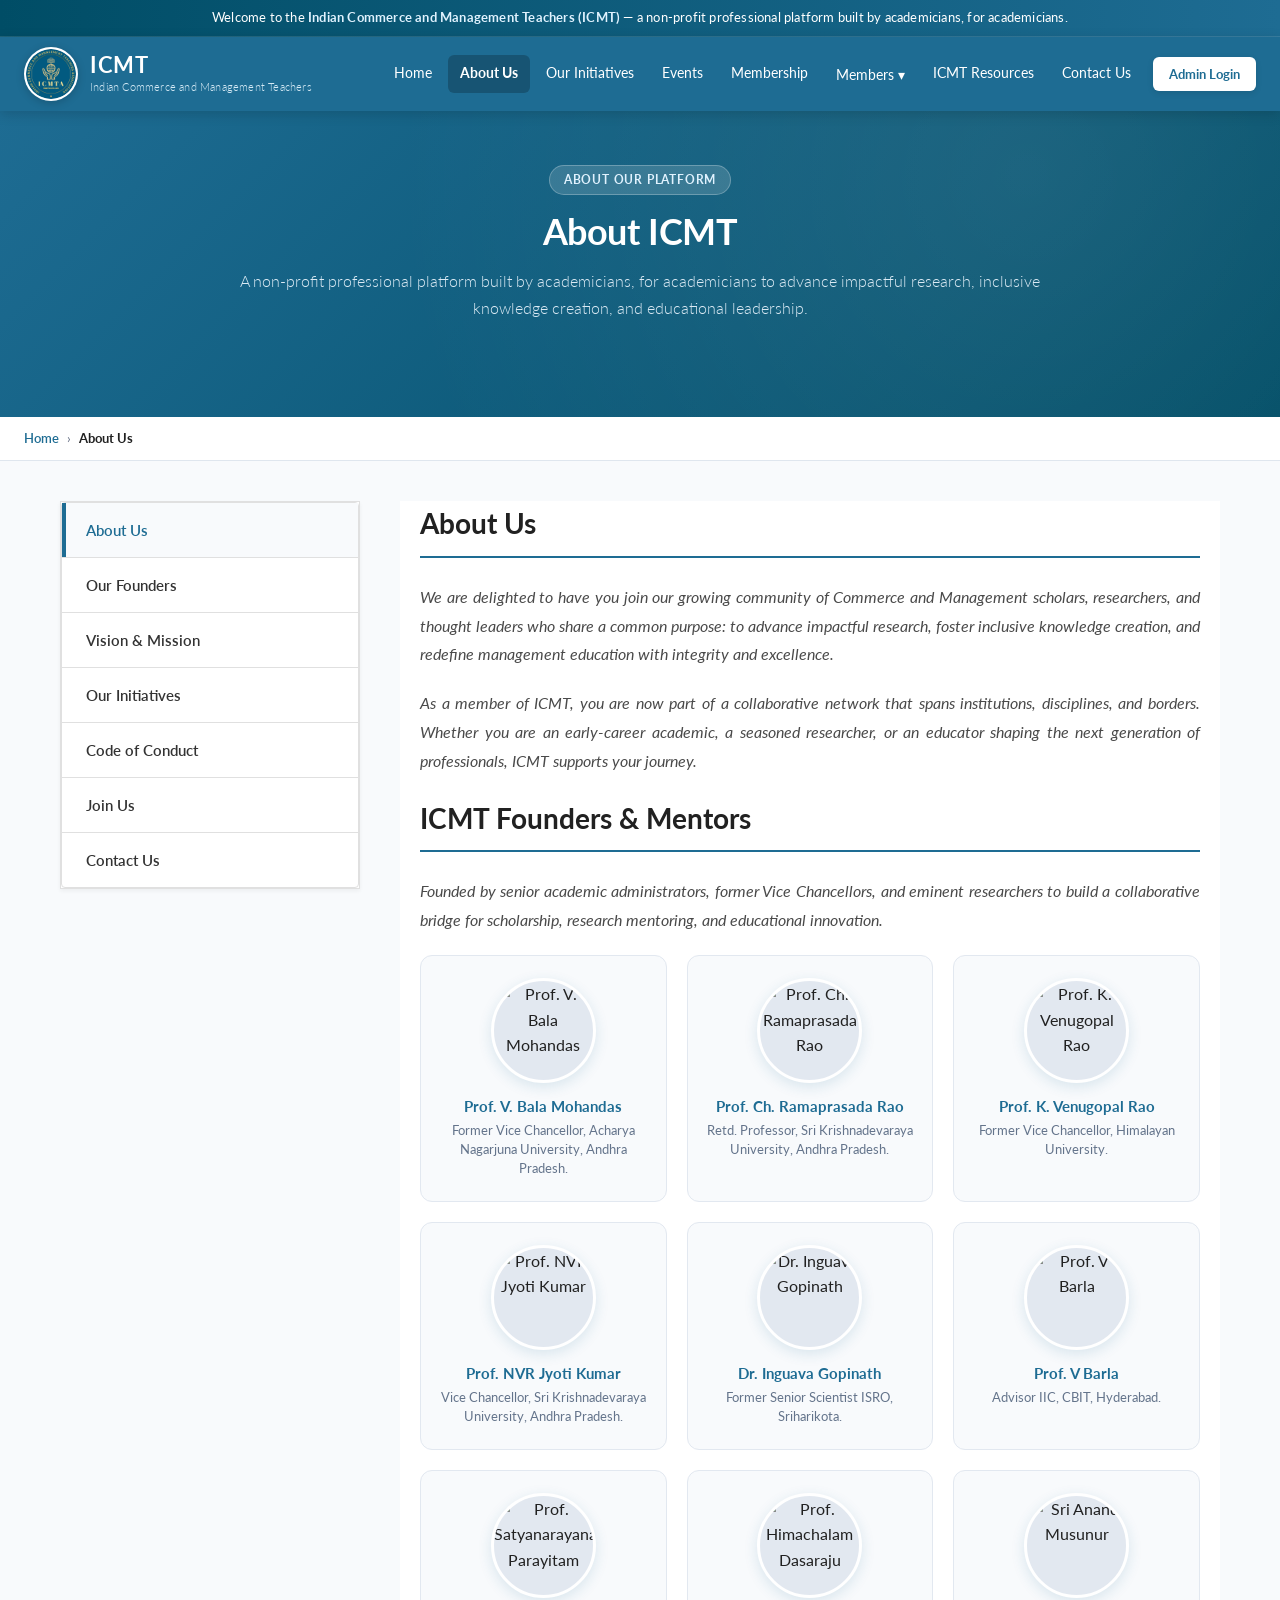
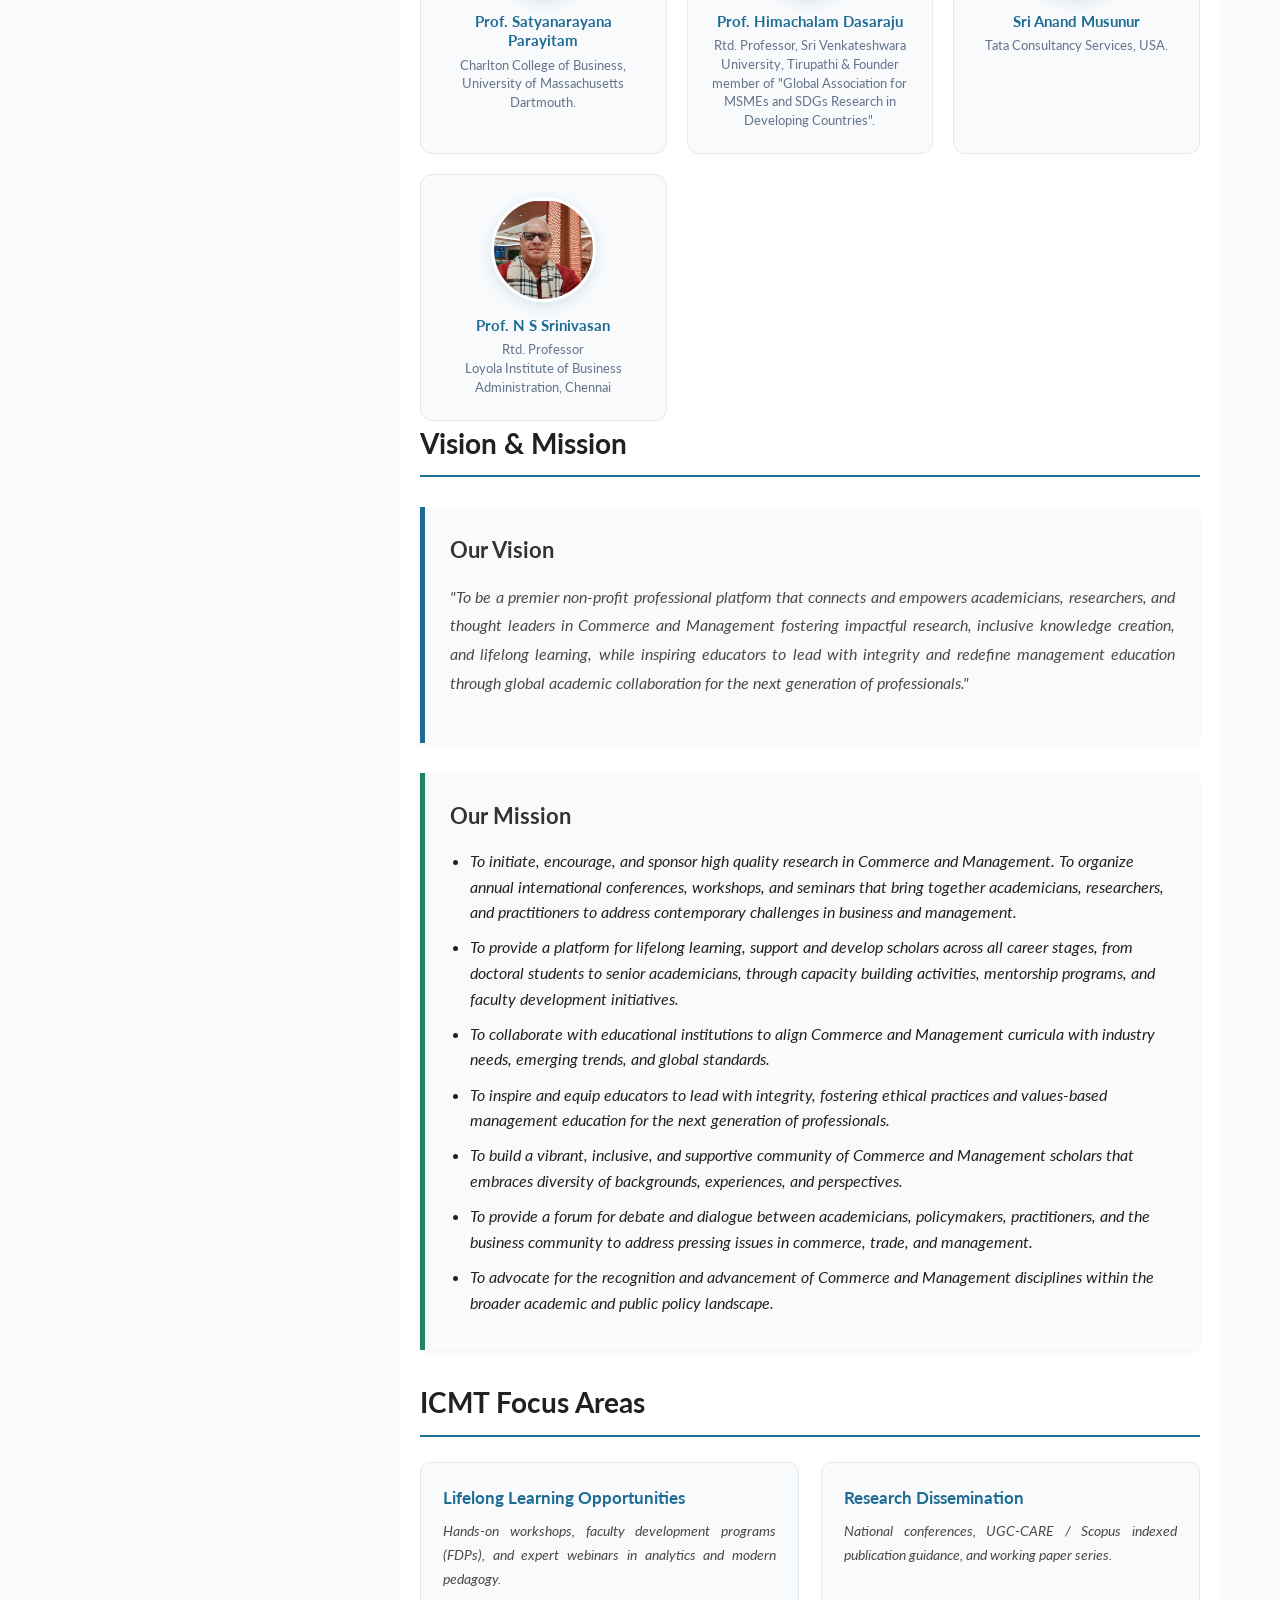
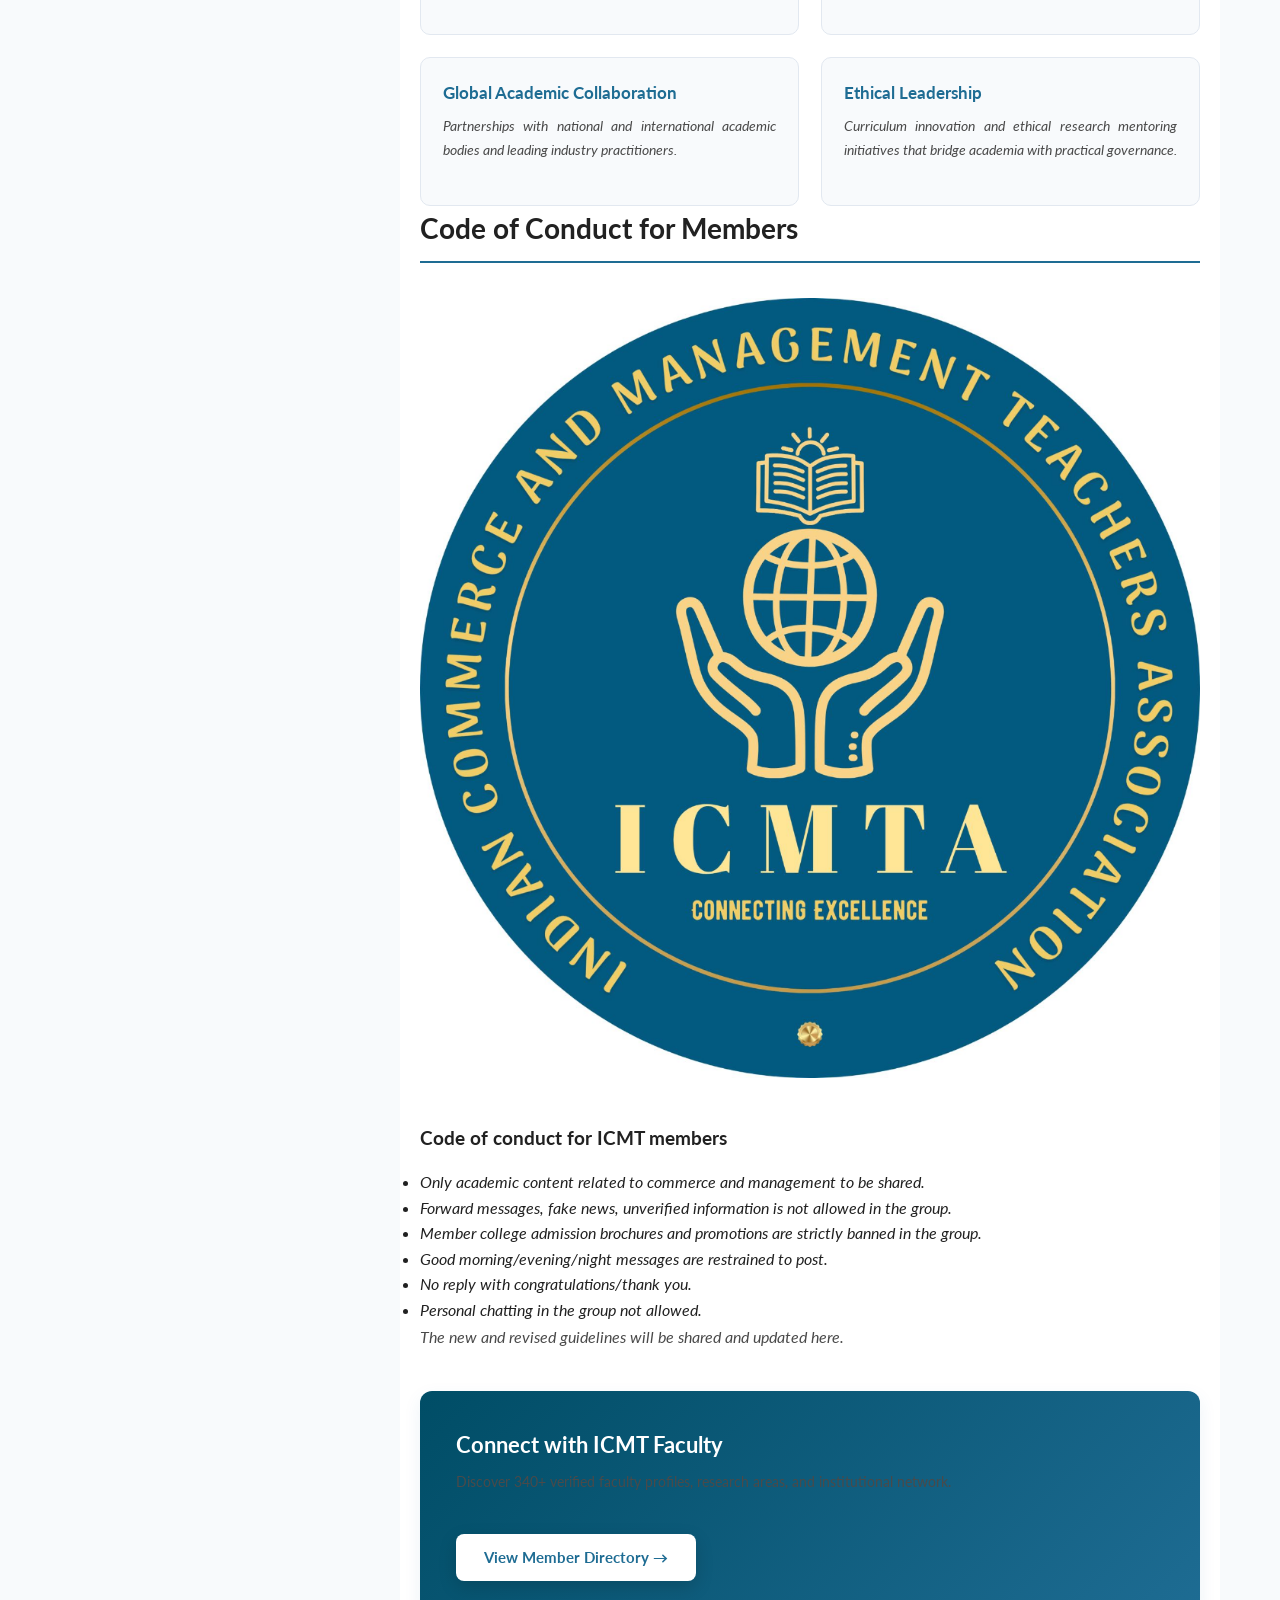
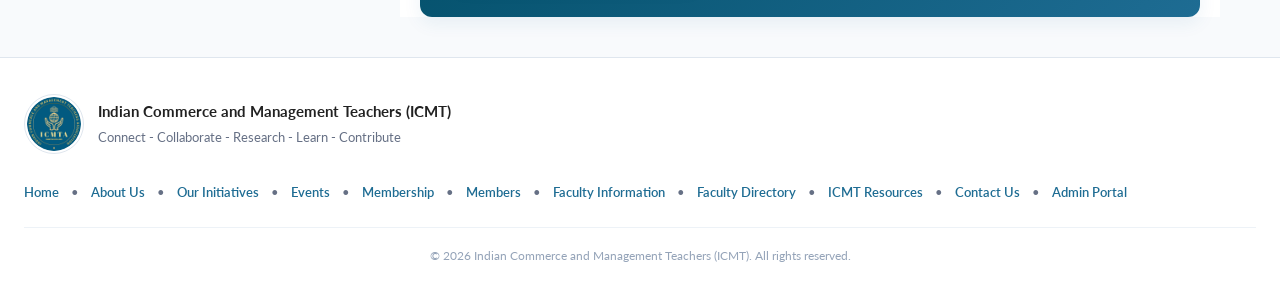
==== about-us.html @ 2b95259f "Update ICMTA logo, add Prof. N S Srinivasan, 3rd Foundation Day banner, and state/country filters" ====
<!doctype html>
<html lang="en">
<head>
<meta charset="utf-8">
<meta name="viewport" content="width=device-width,initial-scale=1">
<title>About Us — ICMT Indian Commerce and Management Teachers</title>
<link rel="preconnect" href="https://fonts.googleapis.com">
<link rel="preconnect" href="https://fonts.gstatic.com" crossorigin>
<link href="https://fonts.googleapis.com/css2?family=Lato:ital,wght@0,300;0,400;0,700;1,300;1,400;1,700&display=swap" rel="stylesheet">
<link rel="stylesheet" href="css/style.css">
<!-- <link rel="icon" href="assets/images/icmt-logo.png" type="image/png"> -->

<style>
  /* AIMA-Style Structural Layout Additions */
  .aima-page-container {
    display: flex;
    flex-wrap: wrap;
    gap: 40px;
    margin: 40px auto;
    max-width: 1200px;
    padding: 0 20px;
  }
  
  /* Left Sidebar Navigation */
  .aima-sidebar {
    flex: 1 1 250px;
    max-width: 300px;
  }
  .aima-sidebar-menu {
    list-style: none;
    padding: 0;
    margin: 0;
    border: 1px solid #e0e0e0;
    border-radius: 4px;
    background: #fff;
  }
  .aima-sidebar-menu li {
    border-bottom: 1px solid #e0e0e0;
  }
  .aima-sidebar-menu li:last-child {
    border-bottom: none;
  }
  .aima-sidebar-menu a {
    display: block;
    padding: 15px 20px;
    color: #333;
    text-decoration: none;
    font-weight: 600;
    font-size: 15px;
    transition: all 0.2s ease-in-out;
    border-left: 4px solid transparent;
  }
  .aima-sidebar-menu a:hover, .aima-sidebar-menu a.active {
    background-color: #f8fafc;
    color: #1e6c93;
    border-left-color: #1e6c93;
  }

  /* Right Main Content Area */
  .aima-content-area {
    flex: 3 1 600px;
    min-width: 0;
    max-width: 100%;
  }
  .aima-content-area h2 {
    color: #212121;
    font-size: 28px;
    border-bottom: 2px solid #1e6c93;
    padding-bottom: 10px;
    margin-bottom: 25px;
    margin-top: 40px;
  }
  .aima-content-area h2:first-child {
    margin-top: 0;
  }
  .aima-content-area p {
    line-height: 1.8;
    color: #4a4a4a;
    margin-bottom: 20px;
  }

  /* Vision & Mission Callout Boxes */
  .aima-highlight-box {
    background: #f8fafc;
    border-left: 5px solid #1e6c93;
    padding: 25px;
    margin: 30px 0;
    border-radius: 0 8px 8px 0;
    box-shadow: 0 2px 4px rgba(0,0,0,0.05);
  }
  .aima-highlight-box.mission {
    border-left-color: #21865b;
  }
  .aima-highlight-box h3 {
    margin-top: 0;
    color: #333;
    font-size: 22px;
    margin-bottom: 15px;
  }
  .aima-highlight-box ul {
    margin: 0 0 0 1.25rem;
    padding: 0;
    list-style: disc;
  }
  .aima-highlight-box ul li {
    margin-bottom: 0.6rem;
    line-height: 1.6;
  }

  /* Founders & Mentors 3-Column Grid */
  .founders-grid {
    display: grid !important;
    grid-template-columns: repeat(3, minmax(0, 1fr)) !important;
    gap: 20px !important;
    margin-top: 20px;
    width: 100%;
    box-sizing: border-box;
  }
  .founder-card {
    background: #f8fafc;
    border: 1px solid #e2e8f0;
    border-radius: 12px;
    padding: 22px 18px;
    transition: var(--transition);
    display: flex;
    flex-direction: column;
    align-items: center;
    text-align: center;
    height: 100%;
    box-sizing: border-box;
  }
  .founder-card:hover {
    background: #ffffff;
    border-color: #b9d2e3;
    transform: translateY(-3px);
    box-shadow: var(--shadow-md);
  }

  @media (max-width: 1024px) {
    .founders-grid {
      grid-template-columns: repeat(2, minmax(0, 1fr)) !important;
    }
  }
  @media (max-width: 768px) {
    .aima-page-container {
      flex-direction: column;
      gap: 24px;
      margin: 20px auto;
      padding: 0 16px;
    }
    .aima-sidebar {
      max-width: 100%;
      width: 100%;
    }
    .aima-content-area {
      width: 100%;
    }
  }
  @media (max-width: 640px) {
    .founders-grid {
      grid-template-columns: 1fr !important;
    }
  }
</style>
</head>
<body>

<div class="site-welcome-banner">
  Welcome to the <b>Indian Commerce and Management Teachers (ICMT)</b> — a non-profit professional platform built by academicians, for academicians.
</div>

<header class="header">
  <div class="header-inner">
    <a href="index.html" class="brand">
      <img src="assets/images/icmt-logo.png" alt="ICMT Logo" class="brand-logo">
      <div class="brand-text">
        <span class="brand-title">ICMT</span>
        <span class="brand-sub">Indian Commerce and Management Teachers</span>
      </div>
    </a>
    <nav class="nav-links">
      <a href="index.html" class="nav-item ">Home</a>
      <a href="about-us.html" class="nav-item active">About Us</a>
      <a href="initiatives.html" class="nav-item ">Our Initiatives</a>
      <a href="events.html" class="nav-item ">Events</a>
      <a href="membership.html" class="nav-item ">Membership</a>
      <div class="nav-dropdown ">
        <a href="members.html" class="nav-item nav-dropdown-toggle">Members ▾</a>
        <div class="nav-dropdown-menu">
          <a href="public-directory.html" class="dropdown-item ">Member Directory</a>
        </div>
      </div>
      <a href="resources.html" class="nav-item ">ICMT Resources</a>
      <a href="contact.html" class="nav-item ">Contact Us</a>
      <a href="admin.html" class="nav-btn-admin">Admin Login</a>
    </nav>
  </div>
</header>

<section class="site-hero">
  <div class="site-hero-inner">
    <span class="hero-badge">About Our Platform</span>
    <h1>About ICMT</h1>
    <p>A non-profit professional platform built by academicians, for academicians to advance impactful research, inclusive knowledge creation, and educational leadership.</p>
  </div>
</section>

<div class="breadcrumb-bar">
  <div class="breadcrumb-inner">
    <a href="index.html">Home</a>
    <span>&rsaquo;</span>
    <span style="color:#212121;font-weight:700">About Us</span>
  </div>
</div>

<main class="aima-page-container">
  
  <!-- Left Sidebar Navigation (AIMA Style) -->
  <aside class="aima-sidebar">
    <ul class="aima-sidebar-menu">
      <li><a href="#welcome" class="active">About Us</a></li>
      <li><a href="#founders">Our Founders</a></li>
      <li><a href="#vision-mission">Vision &amp; Mission</a></li>
      <li><a href="initiatives.html">Our Initiatives</a></li>
      <li><a href="#code-of-conduct">Code of Conduct</a></li>
      <li><a href="membership.html">Join Us</a></li>
      <li><a href="contact.html">Contact Us</a></li>
    </ul>
  </aside>

  <!-- Right Main Content -->
  <article class="aima-content-area">
    
    <section id="welcome">
      <h2>About Us</h2>
      <p><i>
        We are delighted to have you join our growing community of Commerce and Management scholars, researchers, and thought leaders who share a common purpose: to advance impactful research, foster inclusive knowledge creation, and redefine management education with integrity and excellence.
      </i></p>
      <p>
        <i>As a member of ICMT, you are now part of a collaborative network that spans institutions, disciplines, and borders. Whether you are an early-career academic, a seasoned researcher, or an educator shaping the next generation of professionals, ICMT supports your journey.
      </i></p>
    </section>

    <section id="founders">
      <h2>ICMT Founders & Mentors</h2>
      <p><i>
        Founded by senior academic administrators, former Vice Chancellors, and eminent researchers to build a collaborative bridge for scholarship, research mentoring, and educational innovation.
       </i> </p>
      <div class="founders-grid" style="display:grid; grid-template-columns:repeat(3, minmax(0, 1fr)); gap:20px; margin-top:20px;">
        <div class="founder-card">
          <div class="founder-photo-wrap">
            <img src="assets/images/founders/prof-v-bala-mohandas.jpg" alt="Prof. V. Bala Mohandas" class="founder-img">
          </div>
          <b>Prof. V. Bala Mohandas</b>
          <span>Former Vice Chancellor, Acharya Nagarjuna University, Andhra Pradesh.</span>
        </div>
        <div class="founder-card">
          <div class="founder-photo-wrap">
            <img src="assets/images/founders/prof-ch-ramaprasada-rao.jpg" alt="Prof. Ch. Ramaprasada Rao" class="founder-img">
          </div>
          <b>Prof. Ch. Ramaprasada Rao</b>
          <span>Retd. Professor, Sri Krishnadevaraya University, Andhra Pradesh.</span>
        </div>
        <div class="founder-card">
          <div class="founder-photo-wrap">
            <img src="assets/images/founders/prof-k-venugopal-rao.jpg" alt="Prof. K. Venugopal Rao" class="founder-img">
          </div>
          <b>Prof. K. Venugopal Rao</b>
          <span>Former Vice Chancellor, Himalayan University.</span>
        </div>
        <div class="founder-card">
          <div class="founder-photo-wrap">
            <img src="assets/images/founders/prof-nvr-jyoti-kumar.jpg" alt="Prof. NVR Jyoti Kumar" class="founder-img">
          </div>
          <b>Prof. NVR Jyoti Kumar</b>
          <span>Vice Chancellor, Sri Krishnadevaraya University, Andhra Pradesh.</span>
        </div>
        <div class="founder-card">
          <div class="founder-photo-wrap">
            <img src="assets/images/founders/dr-inguava-gopinath.jpg" alt="Dr. Inguava Gopinath" class="founder-img">
          </div>
          <b>Dr. Inguava Gopinath</b>
          <span>Former Senior Scientist ISRO, Sriharikota.</span>
        </div>
        <div class="founder-card">
          <div class="founder-photo-wrap">
            <img src="assets/images/founders/prof-v-barla.jpg" alt="Prof. V Barla" class="founder-img">
          </div>
          <b>Prof. V Barla</b>
          <span>Advisor IIC, CBIT, Hyderabad.</span>
        </div>
        <div class="founder-card">
          <div class="founder-photo-wrap">
            <img src="assets/images/founders/prof-satyanarayana-parayitam.jpg" alt="Prof. Satyanarayana Parayitam" class="founder-img">
          </div>
          <b>Prof. Satyanarayana Parayitam</b>
          <span>Charlton College of Business, University of Massachusetts Dartmouth.</span>
        </div>
        <div class="founder-card">
          <div class="founder-photo-wrap">
            <img src="assets/images/founders/prof-himachalam-dasaraju.jpg" alt="Prof. Himachalam Dasaraju" class="founder-img">
          </div>
          <b>Prof. Himachalam Dasaraju</b>
          <span>Rtd. Professor, Sri Venkateshwara University, Tirupathi & Founder member of "Global Association for MSMEs and SDGs Research in Developing Countries".</span>
        </div>
        <div class="founder-card">
          <div class="founder-photo-wrap">
            <img src="assets/images/founders/sri-anand-musunur.jpg" alt="Sri Anand Musunur" class="founder-img">
          </div>
          <b>Sri Anand Musunur</b>
          <span>Tata Consultancy Services, USA.</span>
        </div>
        <div class="founder-card">
          <div class="founder-photo-wrap">
            <img src="assets/images/founders/prof-n-s-srinivasan.jpg" alt="Prof. N S Srinivasan" class="founder-img">
          </div>
          <b>Prof. N S Srinivasan</b>
          <span>Rtd. Professor<br>Loyola Institute of Business Administration, Chennai</span>
        </div>
      </div>
    </section>

    <section id="vision-mission">
      <h2>Vision & Mission</h2>
      
      <div class="aima-highlight-box">
        <h3>Our Vision</h3>
        <p><i>"To be a premier non-profit professional platform that connects and empowers academicians, researchers, and thought leaders in Commerce and Management fostering impactful research, inclusive knowledge creation, and lifelong learning, while inspiring educators to lead with integrity and redefine management education through global academic collaboration for the next generation of professionals."</i></p>
      </div>

      <div class="aima-highlight-box mission">
        <h3>Our Mission</h3>
        <ul>
          <li><i>To initiate, encourage, and sponsor high quality research in Commerce and Management. To organize annual international conferences, workshops, and seminars that bring together academicians, researchers, and practitioners to address contemporary challenges in business and management.</i></li>
          <li><i>To provide a platform for lifelong learning, support and develop scholars across all career stages, from doctoral students to senior academicians, through capacity building activities, mentorship programs, and faculty development initiatives.</i></li>
          <li><i>To collaborate with educational institutions to align Commerce and Management curricula with industry needs, emerging trends, and global standards.</i></li>
          <li><i>To inspire and equip educators to lead with integrity, fostering ethical practices and values-based management education for the next generation of professionals.</i></li>
          <li><i>To build a vibrant, inclusive, and supportive community of Commerce and Management scholars that embraces diversity of backgrounds, experiences, and perspectives.</i></li>
          <li><i>To provide a forum for debate and dialogue between academicians, policymakers, practitioners, and the business community to address pressing issues in commerce, trade, and management.</i></li>
          <li><i>To advocate for the recognition and advancement of Commerce and Management disciplines within the broader academic and public policy landscape.</i></li>
        </ul>
      </div>
    </section>

    <section id="opportunities">
      <h2>ICMT Focus Areas</h2>
      <div class="grid-2" style="margin-top:20px">
        <div class="feature-card">
          <!--div class="icon">📘</div-->
          <h3>Lifelong Learning Opportunities</h3>
          <p><i>Hands-on workshops, faculty development programs (FDPs), and expert webinars in analytics and modern pedagogy.</i></p>
        </div>
        <div class="feature-card">
          <!--div class="icon">📑</div-->
          <h3>Research Dissemination</h3>
          <p><i>National conferences, UGC-CARE / Scopus indexed publication guidance, and working paper series.</i></p>
        </div>
        <div class="feature-card">
          <!--div class="icon">🌍</div-->
          <h3>Global Academic Collaboration</h3>
          <p><i>Partnerships with national and international academic bodies and leading industry practitioners.</i></p>
        </div>
        <div class="feature-card">
          <!--div class="icon">⚖️</div-->
          <h3>Ethical Leadership</h3>
          <p><i>Curriculum innovation and ethical research mentoring initiatives that bridge academia with practical governance.</i></p>
        </div>
      </div>
    </section>

    <section id="code-of-conduct">
      <h2>Code of Conduct for Members</h2>
      <!-- Use local image (docs folder) for code of conduct; fall back to site logo if missing -->
      <img src="assets/images/docs/icmt_code_of_conduct.png" alt="ICMT Code of Conduct" style="max-width:100%; height:auto; margin: 10px 0 20px; border-radius:8px;" onerror="this.onerror=null;this.src='assets/images/icmt-logo.png'">
      <h3 style="margin-top:20px; margin-bottom:15px;">Code of conduct for ICMT members</h3>
      <ul>
        <li><i>Only academic content related to commerce and management to be shared.</i></li>
        <li><i>Forward messages, fake news, unverified information is not allowed in the group.</i></li>
        <li><i>Member college admission brochures and promotions are strictly banned in the group.</i></li>
        <li><i>Good morning/evening/night messages are restrained to post.</i></li>
        <li><i>No reply with congratulations/thank you.</i></li>
        <li><i>Personal chatting in the group not allowed.</i></li>
      </ul>
      <p><i>The new and revised guidelines will be shared and updated here.</i></p>
    </section>

    <div class="banner-cta" style="margin-top: 40px;">
      <div class="banner-cta-text">
        <h3>Connect with ICMT Faculty</h3>
        <p>Discover 340+ verified faculty profiles, research areas, and institutional network.</p>
      </div>
      <a href="public-directory.html" class="btn-cta">
        <span>View Member Directory &rarr;</span>
      </a>
    </div>

  </article>
</main>

<footer class="footer">
  <div class="footer-inner">
    <div class="footer-brand">
      <img src="assets/images/icmt-logo.png" alt="ICMT Logo" class="footer-logo">
      <div>
        <b>Indian Commerce and Management Teachers (ICMT)</b>
        <p>Connect - Collaborate - Research - Learn - Contribute</p>
      </div>
    </div>
    <div class="footer-links">
      <a href="index.html">Home</a> &bull;
      <a href="about-us.html">About Us</a> &bull;
      <a href="initiatives.html">Our Initiatives</a> &bull;
      <a href="events.html">Events</a> &bull;
      <a href="membership.html">Membership</a> &bull;
      <a href="members.html">Members</a> &bull;
      <a href="faculty.html">Faculty Information</a> &bull;
      <a href="public-directory.html">Faculty Directory</a> &bull;
      <a href="resources.html">ICMT Resources</a> &bull;
      <a href="contact.html">Contact Us</a> &bull;
      <a href="admin.html">Admin Portal</a>
    </div>
  </div>
  <div class="footer-bottom">
    &copy; 2026 Indian Commerce and Management Teachers (ICMT). All rights reserved.
  </div>
</footer>
</body>
</html>
---- css/style.css ----
@import url('https://fonts.googleapis.com/css2?family=Lato:ital,wght@0,300;0,400;0,700;1,300;1,400;1,700&display=swap');

:root{
  --navy:#1e6c93;
  --navy-dark:#004d66;
  --blue:#1e6c93;
  --blue-hover:#005a7d;
  --blue-light:#eaf5fb;
  --blue2:#eaf5fb;
  --teal-accent:#38bdf8;
  --green:#21865b;
  --red:#c74646;
  --bg:#f8fafc;
  --card-bg:#ffffff;
  --line:#dfe6ee;
  --border-light:#e2e8f0;
  --text:#212121;
  --text-muted:#64748b;
  --muted:#667085;
  --white:#ffffff;
  --shadow-sm:0 2px 8px rgba(0,0,0,0.06);
  --shadow-md:0 6px 18px rgba(30,108,147,0.08);
  --shadow-lg:0 12px 32px rgba(30,108,147,0.12);
  --transition:all .2s cubic-bezier(0.4,0,0.2,1);
}

*{box-sizing:border-box;margin:0;padding:0}
html{scroll-behavior:smooth}
body{
  font-family:'Lato',-apple-system,BlinkMacSystemFont,"Segoe UI",Roboto,Arial,sans-serif;
  background:var(--bg);
  color:var(--text);
  line-height:1.6;
  min-height:100vh;
  display:flex;
  flex-direction:column;
  overflow-x:hidden;
}
a{text-decoration:none;color:inherit;transition:var(--transition)}
button,input,select,textarea{font:inherit}
button{cursor:pointer}
.hidden{display:none!important}

/* ==================================================
   1. SITE TOPBAR, HEADER & NAVIGATION
   ================================================== */
.site-welcome-banner{
  background:linear-gradient(90deg,#004d66 0%,#1e6c93 100%);
  color:#ffffff;
  padding:8px 24px;
  font-size:12.5px;
  text-align:center;
  font-weight:400;
  letter-spacing:0.2px;
  border-bottom:1px solid rgba(255,255,255,0.12);
}
.site-welcome-banner b{
  font-weight:700;
  color:#e0f2fe;
}

.header{
  background:var(--navy);
  color:#fff;
  padding:10px 24px;
  position:sticky;
  top:0;
  z-index:100;
  box-shadow:0 3px 12px rgba(0,0,0,0.15);
  transition:var(--transition);
}
.header-inner{
  max-width:1280px;
  margin:0 auto;
  display:flex;
  justify-content:space-between;
  align-items:center;
  gap:16px;
}
.brand{
  display:flex;
  align-items:center;
  gap:12px;
  text-decoration:none;
  color:#fff;
  flex-shrink:0;
}
.brand-logo{
  height:54px;
  width:54px;
  aspect-ratio:1/1;
  object-fit:contain;
  border-radius:50%;
  background:#ffffff;
  padding:2px;
  box-shadow:0 2px 8px rgba(0,0,0,0.18);
  flex-shrink:0;
  transition:transform .2s ease;
}
.brand:hover .brand-logo{
  transform:scale(1.05);
}
.brand-text{
  display:flex;
  flex-direction:column;
}
.brand-title{
  font-size:22px;
  font-weight:700;
  letter-spacing:0.5px;
  line-height:1.2;
  color:#ffffff;
}
.brand-sub{
  font-size:11px;
  color:#d5eaf5;
  font-weight:300;
  letter-spacing:0.2px;
}
.nav-links{
  display:flex;
  align-items:center;
  gap:4px;
  flex-wrap:wrap;
}
.nav-item{
  padding:8px 12px;
  border-radius:6px;
  font-size:13.5px;
  font-weight:400;
  color:#ffffff;
  text-decoration:none;
  transition:var(--transition);
  white-space:nowrap;
  position:relative;
}
.nav-item:hover{
  background:rgba(255,255,255,0.18);
  color:#ffffff;
  transform:translateY(-1px);
}
.nav-item.active{
  background:rgba(0,0,0,0.22);
  font-weight:700;
  color:#ffffff;
}
.nav-dropdown{
  position:relative;
  display:inline-block;
}
.nav-dropdown-menu{
  display:none;
  position:absolute;
  top:100%;
  left:0;
  background:#ffffff;
  min-width:200px;
  box-shadow:0 10px 30px rgba(0,0,0,0.15);
  border-radius:8px;
  padding:6px 0;
  z-index:110;
  border:1px solid #dfe6ee;
  animation:fadeIn .18s ease-out;
}
@keyframes fadeIn{
  from{opacity:0;transform:translateY(4px)}
  to{opacity:1;transform:translateY(0)}
}
.nav-dropdown:hover .nav-dropdown-menu,
.nav-dropdown:focus-within .nav-dropdown-menu{
  display:block;
}
.dropdown-item{
  display:block;
  padding:9px 18px;
  font-size:13px;
  color:#212121;
  text-decoration:none;
  transition:background .15s ease, color .15s ease;
}
.dropdown-item:hover{
  background:#eaf5fb;
  color:#1e6c93;
}
.dropdown-item.active{
  font-weight:700;
  color:#1e6c93;
  background:#eaf5fb;
}
.nav-dropdown.active > .nav-item{
  background:rgba(0,0,0,0.22);
  font-weight:700;
  color:#ffffff;
}
.nav-btn-admin{
  background:#ffffff;
  color:var(--navy);
  padding:7px 16px;
  border-radius:6px;
  font-size:13px;
  font-weight:700;
  text-decoration:none;
  margin-left:6px;
  transition:var(--transition);
  box-shadow:0 2px 6px rgba(0,0,0,0.1);
}
.nav-btn-admin:hover{
  background:#eaf5fb;
  color:var(--navy-dark);
  transform:translateY(-1px);
  box-shadow:0 4px 12px rgba(0,0,0,0.15);
}

/* Breadcrumbs */
.breadcrumb-bar{
  background:#ffffff;
  border-bottom:1px solid var(--line);
  padding:11px 24px;
  font-size:13px;
  color:var(--muted);
}
.breadcrumb-inner{
  max-width:1280px;
  margin:0 auto;
  display:flex;
  align-items:center;
  gap:8px;
}
.breadcrumb-inner a{
  color:var(--navy);
  font-weight:600;
}
.breadcrumb-inner a:hover{
  text-decoration:underline;
}

/* ==================================================
   2. HERO SECTION WITH CURVED WAVE BACKGROUND
   ================================================== */
.site-hero{
  position:relative;
  background:linear-gradient(135deg,#1e6c93 0%,#004d66 100%);
  color:#ffffff;
  padding:54px 24px 72px;
  text-align:center;
  overflow:hidden;
}
.site-hero::before{
  content:"";
  position:absolute;
  inset:0;
  background:radial-gradient(circle at 80% 20%,rgba(255,255,255,0.08) 0%,transparent 60%);
  pointer-events:none;
}
.site-hero-inner{
  max-width:920px;
  margin:0 auto;
  position:relative;
  z-index:2;
}
.hero-badge{
  display:inline-block;
  background:rgba(255,255,255,0.15);
  border:1px solid rgba(255,255,255,0.25);
  padding:5px 14px;
  border-radius:20px;
  font-size:11.5px;
  font-weight:700;
  text-transform:uppercase;
  letter-spacing:0.8px;
  margin-bottom:14px;
  color:#e0f2fe;
}
.site-hero h1{
  font-size:36px;
  font-weight:700;
  line-height:1.25;
  margin-bottom:14px;
  letter-spacing:-0.4px;
}
.site-hero p{
  font-size:16px;
  color:#dbeaf4;
  line-height:1.65;
  font-weight:300;
  max-width:800px;
  margin:0 auto 24px;
}
.hero-actions{
  display:flex;
  justify-content:center;
  gap:12px;
  flex-wrap:wrap;
}
.hero-cta-primary{
  background:#ffffff;
  color:var(--navy);
  padding:12px 26px;
  border-radius:8px;
  font-size:14.5px;
  font-weight:700;
  display:inline-flex;
  align-items:center;
  gap:8px;
  box-shadow:0 6px 20px rgba(0,0,0,0.18);
  transition:var(--transition);
}
.hero-cta-primary:hover{
  background:#f0f7fc;
  color:var(--navy-dark);
  transform:translateY(-2px);
  box-shadow:0 8px 24px rgba(0,0,0,0.22);
}
.hero-cta-secondary{
  background:rgba(255,255,255,0.12);
  color:#ffffff;
  border:1px solid rgba(255,255,255,0.3);
  padding:12px 24px;
  border-radius:8px;
  font-size:14.5px;
  font-weight:700;
  display:inline-flex;
  align-items:center;
  gap:8px;
  transition:var(--transition);
}
.hero-cta-secondary:hover{
  background:rgba(255,255,255,0.22);
  transform:translateY(-2px);
}

.hero-wave{
  position:absolute;
  bottom:0;
  left:0;
  width:100%;
  overflow:hidden;
  line-height:0;
  transform:translateZ(0);
}
.hero-wave svg{
  position:relative;
  display:block;
  width:calc(100% + 1.3px);
  height:44px;
}

/* ==================================================
   3. MAIN CONTENT, CARDS & GRIDS
   ================================================== */
.container{
  max-width:1160px;
  margin:44px auto 64px;
  padding:0 24px;
  width:100%;
}
.section-block{
  background:var(--card-bg);
  border:1px solid var(--border-light);
  border-radius:12px;
  padding:34px;
  margin-bottom:32px;
  box-shadow:var(--shadow-sm);
  transition:var(--transition);
}
.section-block:hover{
  box-shadow:var(--shadow-md);
}
.section-block h2{
  font-size:23px;
  font-weight:700;
  color:var(--navy);
  margin-bottom:14px;
  display:flex;
  align-items:center;
  gap:10px;
}
.section-block p{
  color:#475569;
  font-size:14.5px;
  line-height:1.75;
  margin-bottom:16px;
}

.grid-2{
  display:grid;
  grid-template-columns:1fr 1fr;
  gap:22px;
}
.grid-3{
  display:grid;
  grid-template-columns:repeat(3,1fr);
  gap:22px;
}
.feature-card{
  background:#f8fafc;
  border:1px solid #e2e8f0;
  border-radius:10px;
  padding:22px;
  transition:var(--transition);
  display:flex;
  flex-direction:column;
  align-items:flex-start;
}
.initiative-logo{
  max-width:100%;
  max-height:100px;
  width:auto;
  height:auto;
  object-fit:contain;
  display:block;
  margin:8px 0 12px;
}
.feature-card:hover{
  border-color:#b9d2e3;
  background:#ffffff;
  transform:translateY(-3px);
  box-shadow:var(--shadow-md);
}
.feature-card .icon{
  font-size:26px;
  margin-bottom:12px;
  display:inline-block;
}
.feature-card h3{
  font-size:16.5px;
  font-weight:700;
  color:var(--navy);
  margin-bottom:8px;
}
.feature-card p{
  font-size:13.5px;
  color:#64748b;
  margin:0;
  line-height:1.6;
}

.founders-grid{
  display:grid;
  grid-template-columns:repeat(3,1fr);
  gap:20px;
  margin-top:20px;
}
.founder-card{
  background:#f8fafc;
  border:1px solid #e2e8f0;
  border-radius:12px;
  padding:22px 18px;
  transition:var(--transition);
  display:flex;
  flex-direction:column;
  align-items:center;
  text-align:center;
}
.founder-card:hover{
  background:#ffffff;
  border-color:#b9d2e3;
  transform:translateY(-3px);
  box-shadow:var(--shadow-md);
}
.founder-photo-wrap{
  width:105px;
  height:105px;
  border-radius:50%;
  overflow:hidden;
  margin-bottom:14px;
  border:3px solid #ffffff;
  box-shadow:0 4px 14px rgba(30,108,147,0.14);
  background:#e2e8f0;
  flex-shrink:0;
}
.founder-img{
  width:100%;
  height:100%;
  object-fit:cover;
  display:block;
}
.founder-card b{
  display:block;
  color:#1e6c93;
  font-size:15px;
  font-weight:700;
  margin-bottom:6px;
  line-height:1.3;
}
.founder-card span{
  color:#64748b;
  font-size:12.5px;
  line-height:1.5;
  display:block;
}

.banner-cta{
  background:linear-gradient(135deg,#004d66 0%,#1e6c93 100%);
  color:#fff;
  border-radius:12px;
  padding:36px;
  display:flex;
  justify-content:space-between;
  align-items:center;
  flex-wrap:wrap;
  gap:20px;
  box-shadow:var(--shadow-md);
  margin-top:32px;
}
.banner-cta-text h3{
  font-size:22px;
  font-weight:700;
  margin-bottom:6px;
}
.banner-cta-text p{
  font-size:14px;
  color:#d5eaf5;
  margin:0;
}
.btn-cta{
  background:#fff;
  color:var(--navy);
  padding:12px 28px;
  border-radius:8px;
  font-size:14.5px;
  font-weight:700;
  display:inline-flex;
  align-items:center;
  gap:8px;
  box-shadow:0 6px 18px rgba(0,0,0,0.15);
  transition:var(--transition);
  white-space:nowrap;
}
.btn-cta:hover{
  background:#f0f7fc;
  transform:translateY(-2px);
  color:var(--navy-dark);
  box-shadow:0 8px 24px rgba(0,0,0,0.22);
}

/* ==================================================
   4. UNIFIED FOOTER
   ================================================== */
.footer{
  background:#ffffff;
  border-top:1px solid var(--line);
  padding:36px 24px 24px;
  font-size:13px;
  color:var(--muted);
  margin-top:auto;
}
.footer-inner{
  max-width:1280px;
  margin:0 auto;
  display:flex;
  justify-content:space-between;
  align-items:flex-start;
  flex-wrap:wrap;
  gap:28px;
}
.footer-brand{
  display:flex;
  align-items:center;
  gap:14px;
}
.footer-logo{
  height:60px;
  width:60px;
  aspect-ratio:1/1;
  object-fit:contain;
  border-radius:50%;
  background:#ffffff;
  padding:2px;
  border:1px solid #dfe6ee;
  flex-shrink:0;
}
.footer-brand b{
  font-size:14.5px;
  color:#212121;
  display:block;
  margin-bottom:4px;
}
.footer-brand p{
  font-size:12.5px;
  color:#667085;
  max-width:480px;
  margin:0;
}
.footer-links{
  display:flex;
  flex-wrap:wrap;
  gap:12px;
  align-items:center;
  font-size:13px;
}
.footer-links a{
  color:#1e6c93;
  font-weight:600;
  transition:var(--transition);
}
.footer-links a:hover{
  text-decoration:underline;
  color:#004d66;
}
.footer-bottom{
  max-width:1280px;
  margin:24px auto 0;
  padding-top:18px;
  border-top:1px solid #edf2f7;
  text-align:center;
  font-size:12px;
  color:#94a3b8;
}

/* ==================================================
   5. ADMIN & MANAGEMENT STYLES
   ================================================== */
.login{min-height:100vh;display:flex;align-items:center;justify-content:center;background:linear-gradient(135deg,#eaf4fb,#f8fafc)}
.loginbox{width:430px;background:#fff;border:1px solid var(--line);border-radius:16px;padding:34px;box-shadow:0 18px 50px rgba(13,53,84,0.1)}
.subtitle{color:var(--muted);font-size:13px;margin-top:5px}
label{font-size:13px;font-weight:700;color:#475467;display:block;margin:12px 0 6px}
input,select,textarea{width:100%;padding:10px 12px;border:1px solid #cbd5df;border-radius:8px;background:#fff;color:var(--text);outline:none;transition:border-color .15s ease}
input:focus,select:focus,textarea:focus{border-color:var(--blue);box-shadow:0 0 0 3px rgba(18,107,155,0.12)}
textarea{min-height:82px;resize:vertical}
.btn{border:0;border-radius:8px;padding:9px 15px;font-weight:600;font-size:13px;transition:all .15s ease;display:inline-flex;align-items:center;justify-content:center;gap:6px}
.btn:hover{transform:translateY(-1px)}
.primary{background:var(--blue);color:#fff}
.primary:hover{background:var(--blue-hover);box-shadow:0 4px 12px rgba(18,107,155,0.25)}
.secondary{background:#eaf0f5;color:#344054}
.secondary:hover{background:#dbe5ed}
.success{background:var(--green);color:#fff}
.danger{background:#fff0f0;color:#a83232}
.full{width:100%}
.sidebar{position:fixed;inset:0 auto 0 0;width:248px;background:var(--navy);color:#dbeaf4;padding:23px 14px;z-index:5;box-shadow:2px 0 10px rgba(0,0,0,0.05)}
.sidebrand{font-size:19px;font-weight:800;color:#fff;padding:0 10px;letter-spacing:-0.3px}
.sidebrand span{display:block;font-size:11px;font-weight:400;color:#a9c4d6;margin-top:4px}
.nav{margin-top:27px}
.nav button{display:block;width:100%;border:0;background:transparent;color:#dbeaf4;text-align:left;padding:11px 13px;border-radius:8px;margin:3px 0;font-weight:600;font-size:13px;transition:all .15s ease}
.nav button.active,.nav button:hover{background:#1c5b82;color:#fff}
.logout{position:absolute;bottom:20px;left:14px;width:calc(100% - 28px)}
.main{margin-left:248px;padding:28px 34px}
.top{display:flex;justify-content:space-between;align-items:center;margin-bottom:23px}
.top h1{margin:0;font-size:26px;font-weight:800;color:var(--navy);letter-spacing:-0.4px}
.top p{margin:4px 0 0;color:var(--muted);font-size:13px}
.role{background:#fff;border:1px solid var(--line);border-radius:8px;padding:8px 14px;font-size:12px;font-weight:700;color:var(--navy)}
.page{display:none}
.page.active{display:block}
.cards{display:grid;grid-template-columns:repeat(4,1fr);gap:15px;margin-bottom:19px}
.card,.panel{background:#fff;border:1px solid var(--line);border-radius:12px;box-shadow:0 4px 14px rgba(13,53,84,0.04)}
.card{padding:18px}
.label{font-size:12px;font-weight:700;text-transform:uppercase;color:var(--muted);letter-spacing:0.3px}
.metric{font-size:28px;font-weight:800;color:var(--navy);margin-top:6px}
.panel{padding:22px;margin-bottom:19px}
.panel h2{font-size:18px;font-weight:800;color:var(--navy);margin:0 0 16px}
.grid2{display:grid;grid-template-columns:1fr 1fr;gap:19px}
.bar{height:10px;background:#e7edf2;border-radius:9px;overflow:hidden;margin:7px 0 14px}
.bar span{display:block;height:100%;background:var(--blue)}
.toolbar{display:grid;grid-template-columns:1.6fr repeat(4,auto);gap:8px;margin-bottom:16px}
.toolbar input{min-width:230px}
.table{width:100%;border-collapse:collapse}
.table th,.table td{padding:12px 14px;border-bottom:1px solid #edf0f4;text-align:left;font-size:13px;vertical-align:middle}
.table th{background:#fafbfc;color:var(--muted);font-weight:700;font-size:12px;text-transform:uppercase;letter-spacing:0.3px}
.table tr:hover td{background:#f8fbfe}
.avatar{display:inline-flex;width:34px;height:34px;border-radius:50%;background:#e2f0f7;color:#155c7d;align-items:center;justify-content:center;font-weight:800;margin-right:8px;vertical-align:middle}
.thumb{width:42px;height:42px;border-radius:50%;object-fit:cover;vertical-align:middle;border:1px solid #d8e0e8}
.thumb-placeholder{width:42px;height:42px;border-radius:50%;background:#e8eef3;color:#667085;display:inline-flex;align-items:center;justify-content:center;font-size:11px;font-weight:700;text-align:center;vertical-align:middle}
.badge{display:inline-block;padding:4px 10px;border-radius:14px;font-size:11px;font-weight:600;background:#edf5f9;color:#225c78}
.badge.green{background:#eaf7f0;color:#1d754e}
.badge.red{background:#fff0f0;color:#a83232}
.form{display:grid;grid-template-columns:1fr 1fr;gap:15px}.field{display:flex;flex-direction:column}.fullrow,.actions{grid-column:1/-1}.actions{display:flex;justify-content:flex-end;gap:9px}.notice{background:var(--blue2);border-left:4px solid var(--blue);padding:11px 13px;border-radius:6px;color:#35566b;margin-bottom:17px}
.multi{min-height:100px}.help{font-size:11px;color:var(--muted);margin-top:4px}.photo-box{height:130px;border:2px dashed #b9c6d1;border-radius:8px;display:flex;align-items:center;justify-content:center;color:var(--muted);overflow:hidden}.photo-box img{width:100%;height:100%;object-fit:cover}
.profile{display:grid;grid-template-columns:180px 1fr;gap:25px}.photo-large{width:160px;height:195px;border-radius:10px;background:#e8eef3;display:flex;align-items:center;justify-content:center;color:var(--muted);overflow:hidden}.photo-large img{width:100%;height:100%;object-fit:cover}.info-grid{display:grid;grid-template-columns:1fr 1fr;gap:10px}.info{background:#f8fafc;border-radius:8px;padding:11px}.info b{display:block;color:var(--muted);font-size:11px;margin-bottom:4px}.chips{display:flex;gap:6px;flex-wrap:wrap}.chip{background:#eaf3f8;color:#205a77;padding:5px 9px;border-radius:15px;font-size:11px}
.empty{text-align:center;padding:32px;color:var(--muted)}.toast{position:fixed;right:24px;bottom:24px;background:#143e5c;color:#fff;padding:13px 16px;border-radius:9px;box-shadow:0 10px 30px #0002;display:none;z-index:20}
.public{max-width:1060px;margin:auto;padding:28px}.public-top{display:flex;justify-content:space-between;align-items:center;margin-bottom:18px}
.kpi-note{font-size:12px;color:var(--muted);margin-top:8px}

/* ==================================================
   6. AIMA-STYLE STRUCTURAL LAYOUT
   ================================================== */
.aima-page-container {
  display: flex;
  flex-wrap: wrap;
  gap: 30px;
  margin: 40px auto;
  max-width: 1140px;
  padding: 0 20px;
  align-items: flex-start;
}

/* Left Sidebar Navigation */
.aima-sidebar {
  flex: 1 1 250px;
  max-width: 280px;
  background: #ffffff;
  border: 1px solid #e0e0e0;
  box-shadow: 0 2px 4px rgba(0,0,0,0.05);
}
.sidebar-header {
  background-color: #1e6c93; /* ICMT Primary Blue */
  color: #ffffff;
  padding: 15px 20px;
  font-size: 18px;
  font-weight: 700;
  margin: 0;
}
.aima-sidebar-menu {
  list-style: none;
  padding: 0;
  margin: 0;
}
.aima-sidebar-menu li {
  border-bottom: 1px solid #e0e0e0;
}
.aima-sidebar-menu li:last-child {
  border-bottom: none;
}
.aima-sidebar-menu a {
  display: block;
  padding: 12px 20px;
  color: #4a4a4a;
  text-decoration: none;
  font-weight: 600;
  font-size: 15px;
  transition: all 0.2s ease;
  border-left: 4px solid transparent;
}
.aima-sidebar-menu a:hover, .aima-sidebar-menu a.active {
  background-color: #f8fafc; /* ICMT Light Background */
  color: #1e6c93;
  border-left-color: #1e6c93;
}

/* Right Main Content Area */
.aima-content-area {
  flex: 3 1 600px;
  background: #ffffff;
  padding: 0 20px;
}
.aima-content-area h2 {
  color: #212121;
  font-size: 26px;
  border-bottom: 2px solid #1e6c93;
  padding-bottom: 8px;
  margin-bottom: 20px;
  margin-top: 40px;
}
.aima-content-area h2:first-child {
  margin-top: 0;
}
.aima-content-area p {
  line-height: 1.8;
  color: #4a4a4a;
  margin-bottom: 20px;
  text-align: justify;
}

/* Vision & Mission Callout Boxes */
.aima-highlight-box {
  background: #f8fafc;
  border-left: 5px solid #1e6c93;
  padding: 20px;
  margin: 25px 0;
}
.aima-highlight-box.mission {
  border-left-color: #21865b; /* ICMT Green */
}
.aima-highlight-box h3 {
  margin-top: 0;
  color: #212121;
  font-size: 20px;
  margin-bottom: 10px;
}

/* ==================================================
   7. MEDIA QUERIES
   ================================================== */
@media(max-width:1000px){.cards{grid-template-columns:1fr 1fr}.toolbar{grid-template-columns:1fr 1fr}.grid2,.profile,.form{grid-template-columns:1fr}.fullrow,.actions{grid-column:auto}}
@media(max-width:980px){
  .grid-2,.grid-3{grid-template-columns:1fr}
  .founders-grid{grid-template-columns:repeat(2,1fr)}
  .site-hero h1{font-size:28px}
  .banner-cta{flex-direction:column;text-align:center}
}
@media(max-width:640px){
  .founders-grid{grid-template-columns:1fr}
  .header-inner{flex-direction:column;align-items:flex-start}
  .nav-links{width:100%;margin-top:8px}
  .site-hero h1{font-size:24px}
  .footer-inner{flex-direction:column}
}
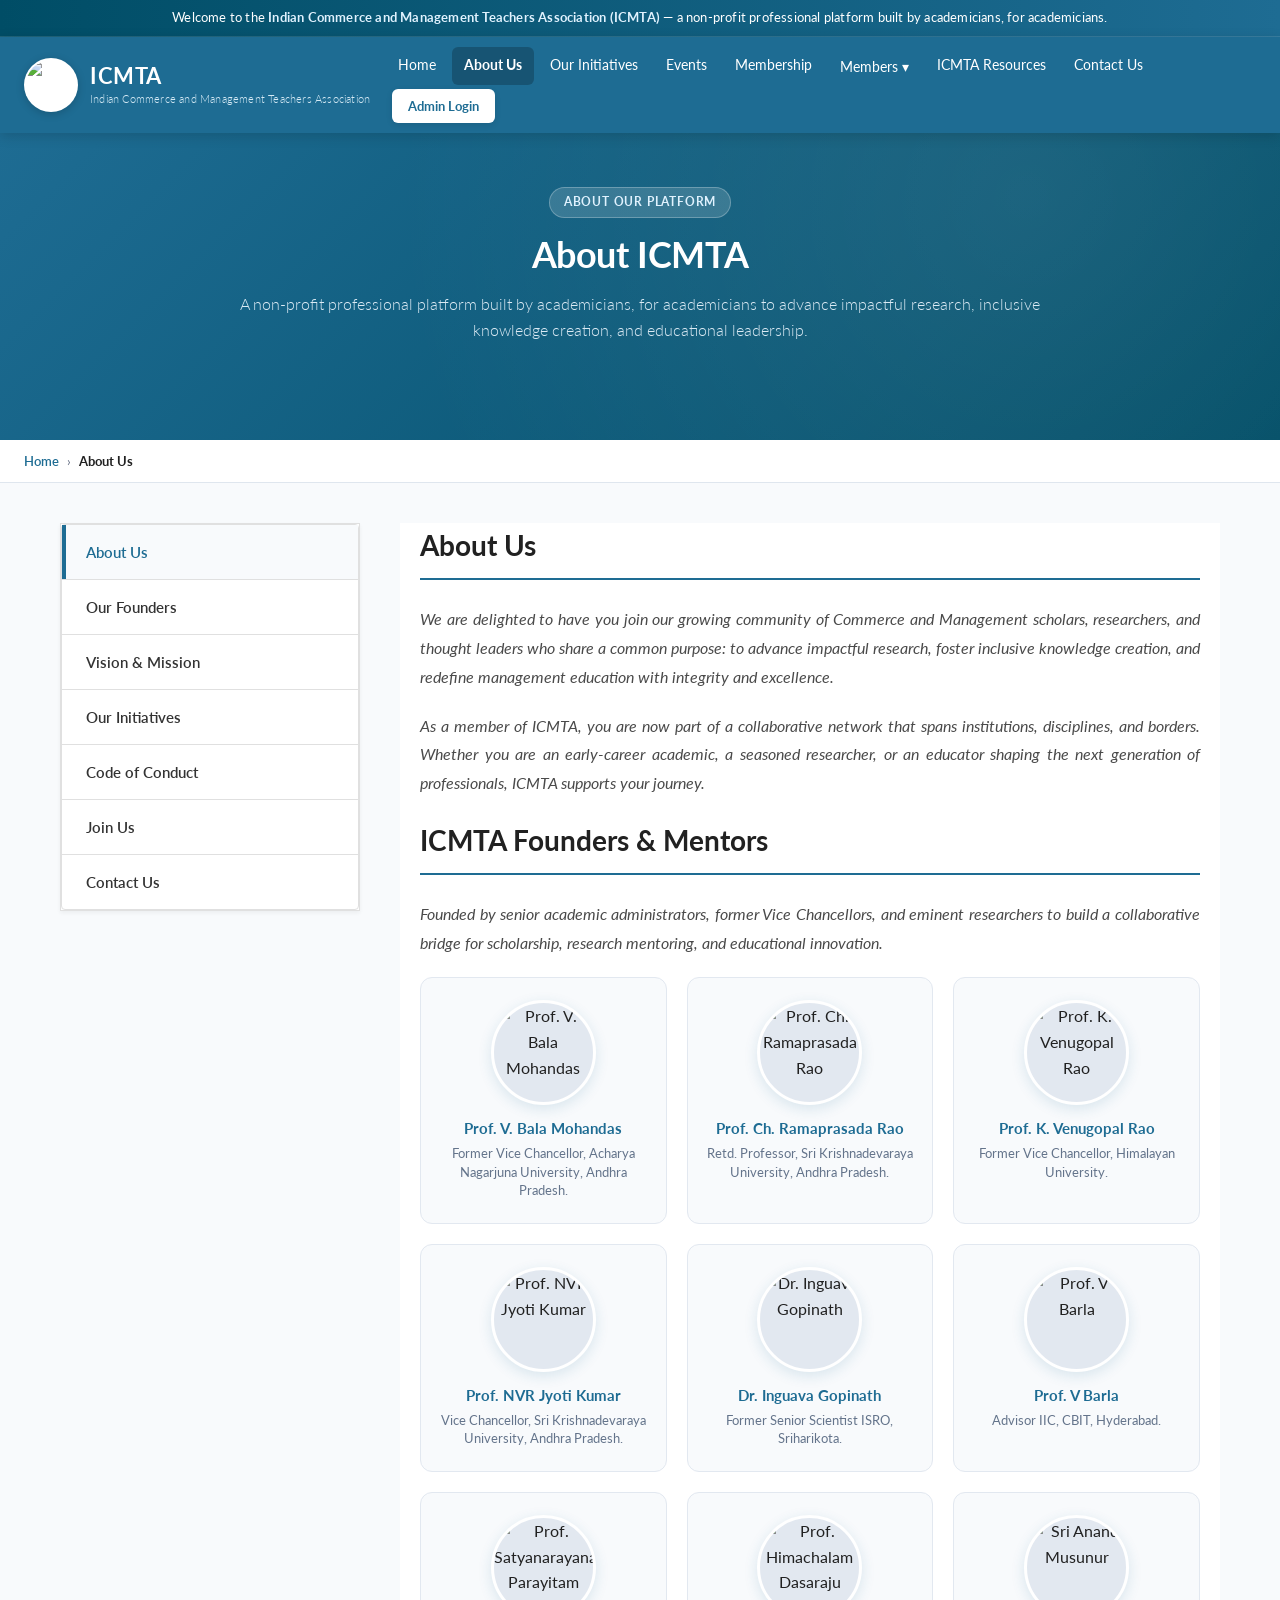
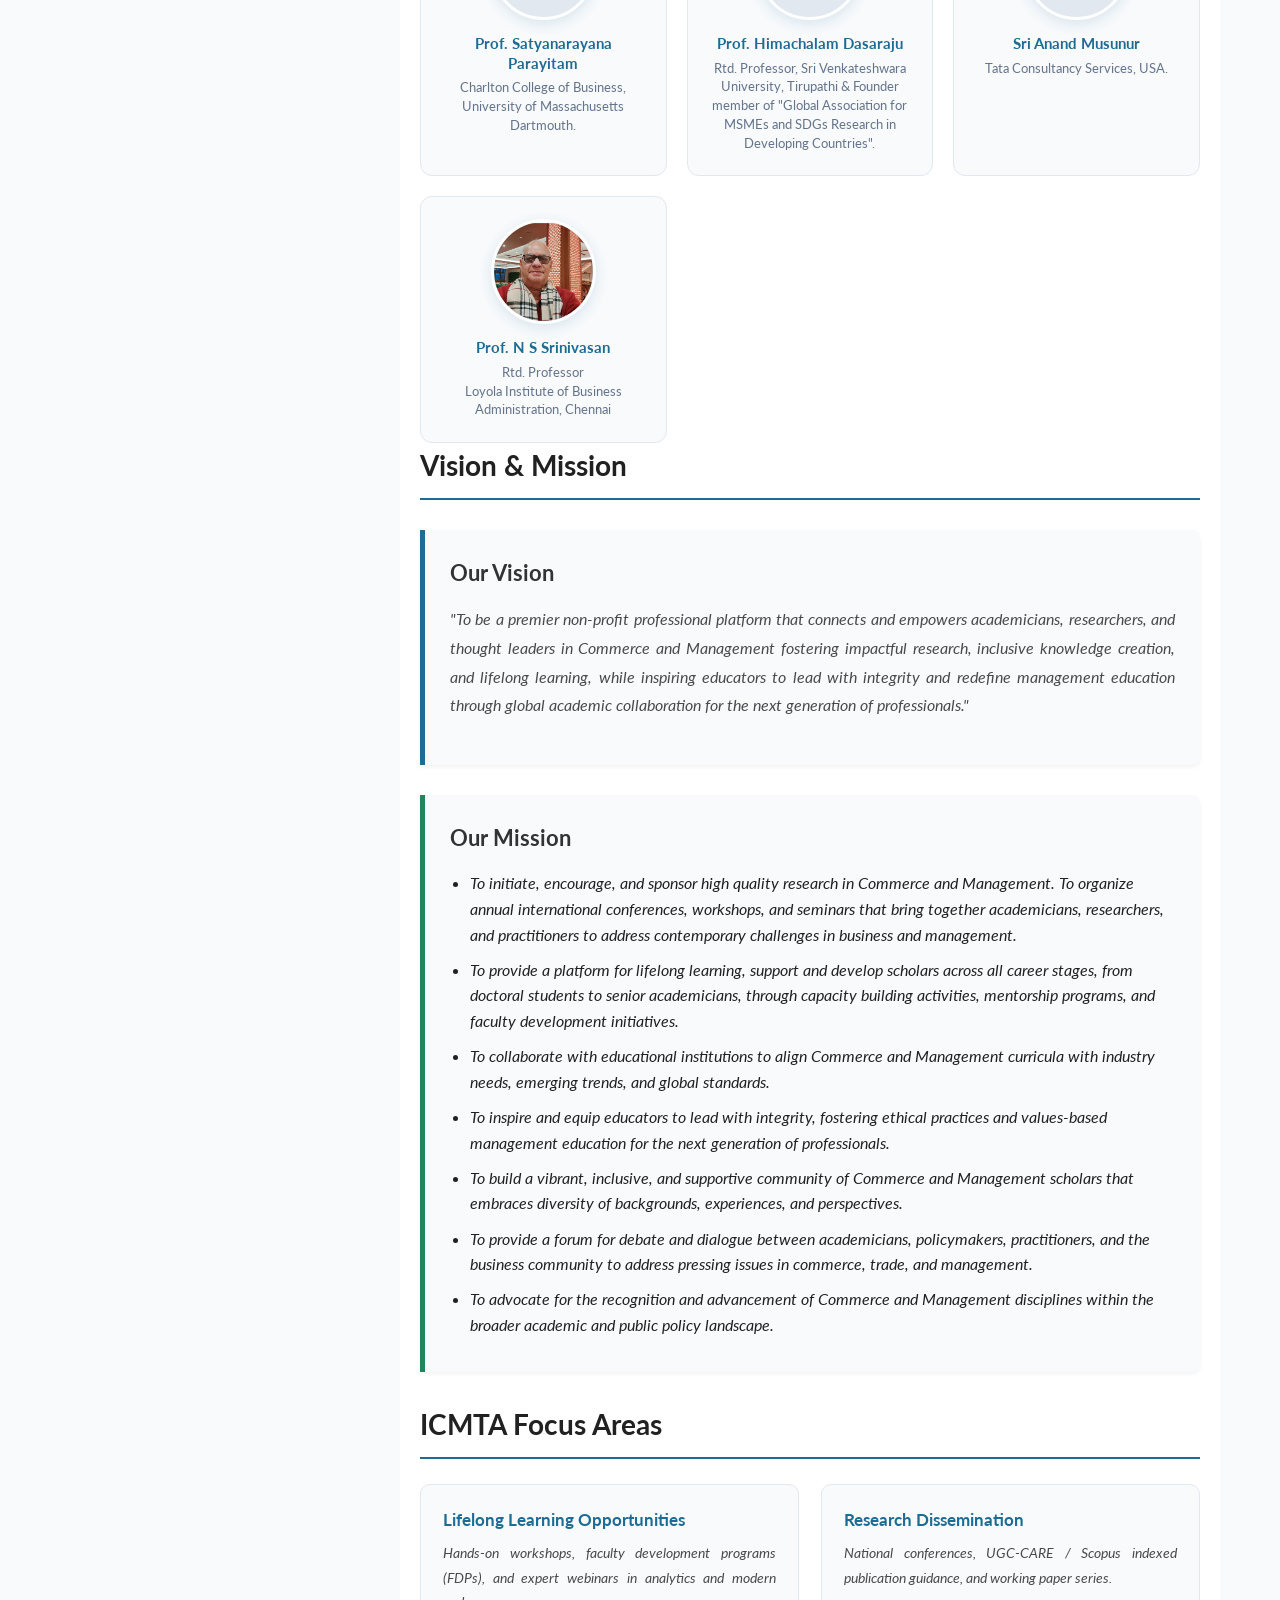
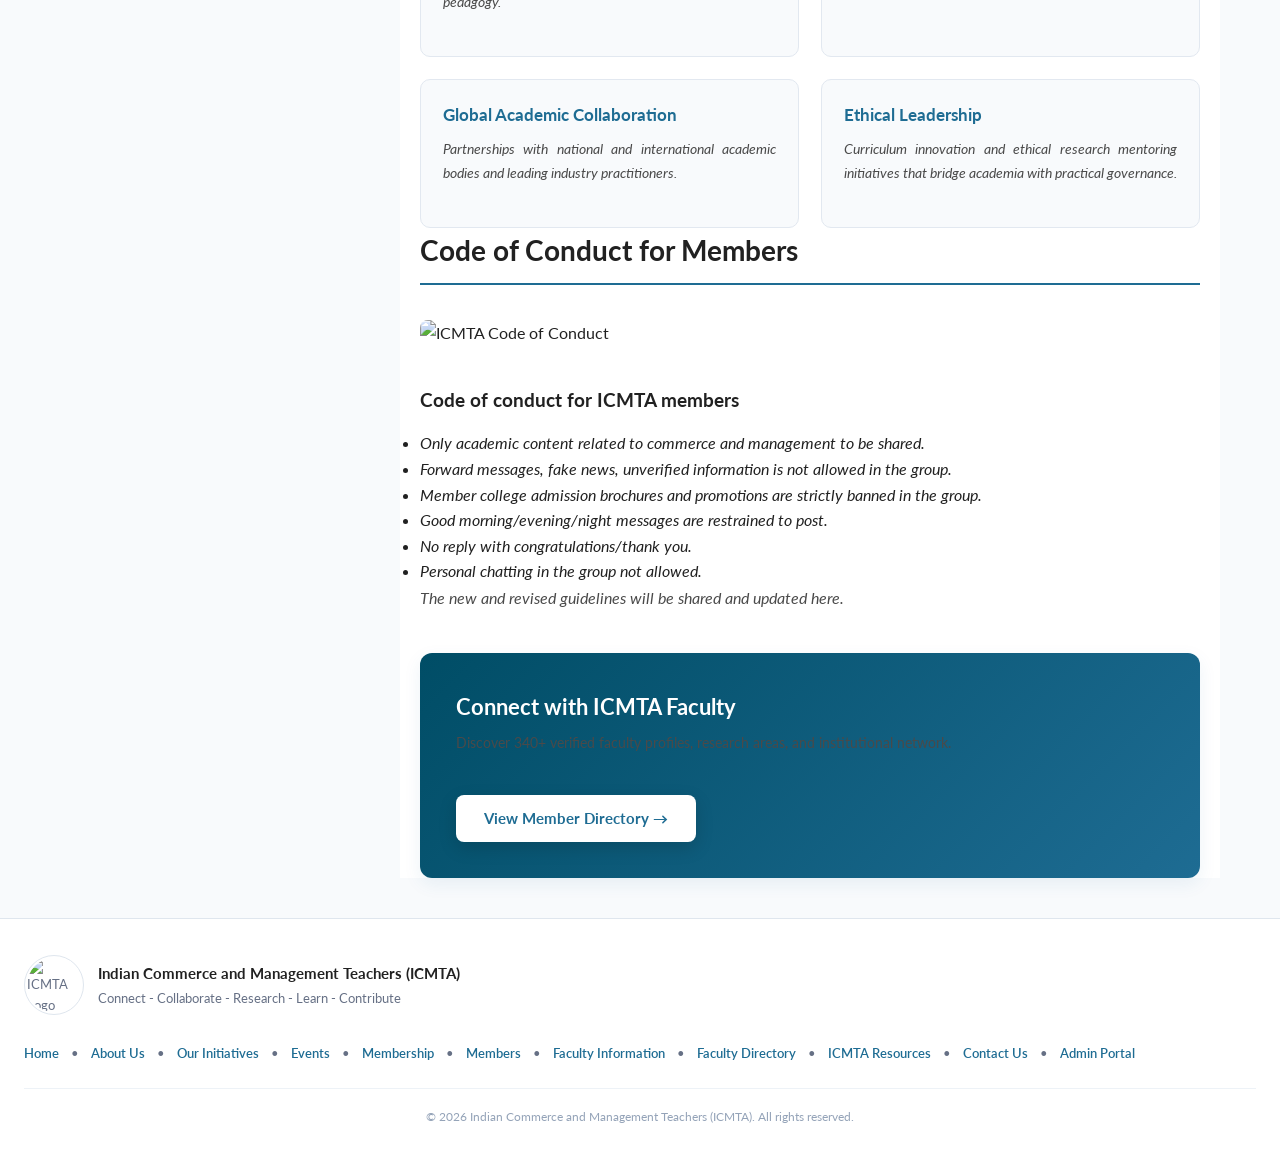
==== commit 2110033e: "Update website files and backend controllers" ====
--- a/about-us.html
+++ b/about-us.html
@@ -3,12 +3,12 @@
 <head>
 <meta charset="utf-8">
 <meta name="viewport" content="width=device-width,initial-scale=1">
-<title>About Us — ICMT Indian Commerce and Management Teachers</title>
+<title>About Us — ICMTA Indian Commerce and Management Teachers Association</title>
 <link rel="preconnect" href="https://fonts.googleapis.com">
 <link rel="preconnect" href="https://fonts.gstatic.com" crossorigin>
 <link href="https://fonts.googleapis.com/css2?family=Lato:ital,wght@0,300;0,400;0,700;1,300;1,400;1,700&display=swap" rel="stylesheet">
 <link rel="stylesheet" href="css/style.css">
-<!-- <link rel="icon" href="assets/images/icmt-logo.png" type="image/png"> -->
+<!-- <link rel="icon" href="assets/images/ICMTA-logo.png" type="image/png"> -->
 
 <style>
   /* AIMA-Style Structural Layout Additions */
@@ -166,16 +166,16 @@
 <body>
 
 <div class="site-welcome-banner">
-  Welcome to the <b>Indian Commerce and Management Teachers (ICMT)</b> — a non-profit professional platform built by academicians, for academicians.
+  Welcome to the <b>Indian Commerce and Management Teachers Association (ICMTA)</b> — a non-profit professional platform built by academicians, for academicians.
 </div>
 
 <header class="header">
   <div class="header-inner">
     <a href="index.html" class="brand">
-      <img src="assets/images/icmt-logo.png" alt="ICMT Logo" class="brand-logo">
+      <img src="assets/images/ICMTA-logo.png" alt="ICMTA Logo" class="brand-logo">
       <div class="brand-text">
-        <span class="brand-title">ICMT</span>
-        <span class="brand-sub">Indian Commerce and Management Teachers</span>
+        <span class="brand-title">ICMTA</span>
+        <span class="brand-sub">Indian Commerce and Management Teachers Association</span>
       </div>
     </a>
     <nav class="nav-links">
@@ -190,7 +190,7 @@
           <a href="public-directory.html" class="dropdown-item ">Member Directory</a>
         </div>
       </div>
-      <a href="resources.html" class="nav-item ">ICMT Resources</a>
+      <a href="resources.html" class="nav-item ">ICMTA Resources</a>
       <a href="contact.html" class="nav-item ">Contact Us</a>
       <a href="admin.html" class="nav-btn-admin">Admin Login</a>
     </nav>
@@ -200,7 +200,7 @@
 <section class="site-hero">
   <div class="site-hero-inner">
     <span class="hero-badge">About Our Platform</span>
-    <h1>About ICMT</h1>
+    <h1>About ICMTA</h1>
     <p>A non-profit professional platform built by academicians, for academicians to advance impactful research, inclusive knowledge creation, and educational leadership.</p>
   </div>
 </section>
@@ -237,12 +237,12 @@
         We are delighted to have you join our growing community of Commerce and Management scholars, researchers, and thought leaders who share a common purpose: to advance impactful research, foster inclusive knowledge creation, and redefine management education with integrity and excellence.
       </i></p>
       <p>
-        <i>As a member of ICMT, you are now part of a collaborative network that spans institutions, disciplines, and borders. Whether you are an early-career academic, a seasoned researcher, or an educator shaping the next generation of professionals, ICMT supports your journey.
+        <i>As a member of ICMTA, you are now part of a collaborative network that spans institutions, disciplines, and borders. Whether you are an early-career academic, a seasoned researcher, or an educator shaping the next generation of professionals, ICMTA supports your journey.
       </i></p>
     </section>
 
     <section id="founders">
-      <h2>ICMT Founders & Mentors</h2>
+      <h2>ICMTA Founders & Mentors</h2>
       <p><i>
         Founded by senior academic administrators, former Vice Chancellors, and eminent researchers to build a collaborative bridge for scholarship, research mentoring, and educational innovation.
        </i> </p>
@@ -343,7 +343,7 @@
     </section>
 
     <section id="opportunities">
-      <h2>ICMT Focus Areas</h2>
+      <h2>ICMTA Focus Areas</h2>
       <div class="grid-2" style="margin-top:20px">
         <div class="feature-card">
           <!--div class="icon">📘</div-->
@@ -371,8 +371,8 @@
     <section id="code-of-conduct">
       <h2>Code of Conduct for Members</h2>
       <!-- Use local image (docs folder) for code of conduct; fall back to site logo if missing -->
-      <img src="assets/images/docs/icmt_code_of_conduct.png" alt="ICMT Code of Conduct" style="max-width:100%; height:auto; margin: 10px 0 20px; border-radius:8px;" onerror="this.onerror=null;this.src='assets/images/icmt-logo.png'">
-      <h3 style="margin-top:20px; margin-bottom:15px;">Code of conduct for ICMT members</h3>
+      <img src="assets/images/docs/ICMTA_code_of_conduct.png" alt="ICMTA Code of Conduct" style="max-width:100%; height:auto; margin: 10px 0 20px; border-radius:8px;" onerror="this.onerror=null;this.src='assets/images/ICMTA-logo.png'">
+      <h3 style="margin-top:20px; margin-bottom:15px;">Code of conduct for ICMTA members</h3>
       <ul>
         <li><i>Only academic content related to commerce and management to be shared.</i></li>
         <li><i>Forward messages, fake news, unverified information is not allowed in the group.</i></li>
@@ -386,7 +386,7 @@
 
     <div class="banner-cta" style="margin-top: 40px;">
       <div class="banner-cta-text">
-        <h3>Connect with ICMT Faculty</h3>
+        <h3>Connect with ICMTA Faculty</h3>
         <p>Discover 340+ verified faculty profiles, research areas, and institutional network.</p>
       </div>
       <a href="public-directory.html" class="btn-cta">
@@ -400,9 +400,9 @@
 <footer class="footer">
   <div class="footer-inner">
     <div class="footer-brand">
-      <img src="assets/images/icmt-logo.png" alt="ICMT Logo" class="footer-logo">
+      <img src="assets/images/ICMTA-logo.png" alt="ICMTA Logo" class="footer-logo">
       <div>
-        <b>Indian Commerce and Management Teachers (ICMT)</b>
+        <b>Indian Commerce and Management Teachers (ICMTA)</b>
         <p>Connect - Collaborate - Research - Learn - Contribute</p>
       </div>
     </div>
@@ -415,13 +415,13 @@
       <a href="members.html">Members</a> &bull;
       <a href="faculty.html">Faculty Information</a> &bull;
       <a href="public-directory.html">Faculty Directory</a> &bull;
-      <a href="resources.html">ICMT Resources</a> &bull;
+      <a href="resources.html">ICMTA Resources</a> &bull;
       <a href="contact.html">Contact Us</a> &bull;
       <a href="admin.html">Admin Portal</a>
     </div>
   </div>
   <div class="footer-bottom">
-    &copy; 2026 Indian Commerce and Management Teachers (ICMT). All rights reserved.
+    &copy; 2026 Indian Commerce and Management Teachers (ICMTA). All rights reserved.
   </div>
 </footer>
 </body>
--- a/css/style.css
+++ b/css/style.css
@@ -692,7 +692,7 @@
   box-shadow: 0 2px 4px rgba(0,0,0,0.05);
 }
 .sidebar-header {
-  background-color: #1e6c93; /* ICMT Primary Blue */
+  background-color: #1e6c93; /* ICMTA Primary Blue */
   color: #ffffff;
   padding: 15px 20px;
   font-size: 18px;
@@ -721,7 +721,7 @@
   border-left: 4px solid transparent;
 }
 .aima-sidebar-menu a:hover, .aima-sidebar-menu a.active {
-  background-color: #f8fafc; /* ICMT Light Background */
+  background-color: #f8fafc; /* ICMTA Light Background */
   color: #1e6c93;
   border-left-color: #1e6c93;
 }
@@ -758,7 +758,7 @@
   margin: 25px 0;
 }
 .aima-highlight-box.mission {
-  border-left-color: #21865b; /* ICMT Green */
+  border-left-color: #21865b; /* ICMTA Green */
 }
 .aima-highlight-box h3 {
   margin-top: 0;
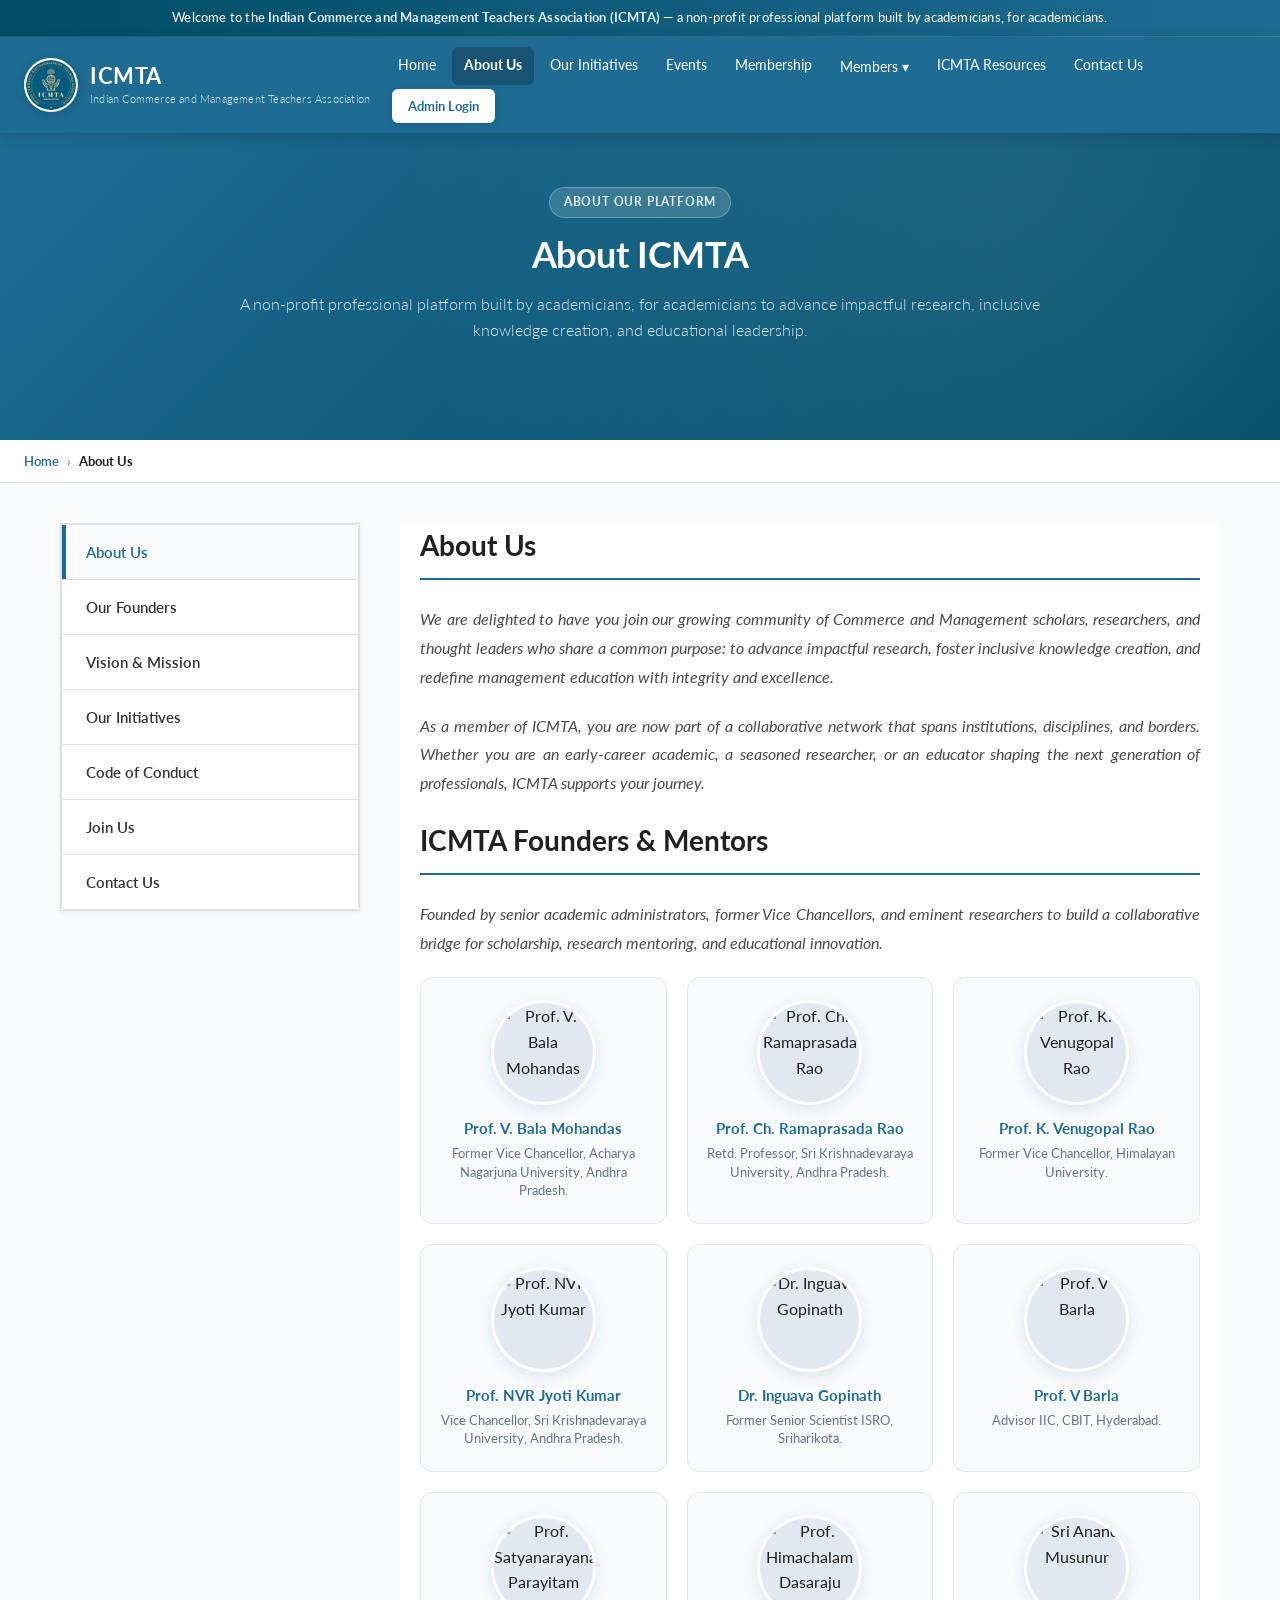
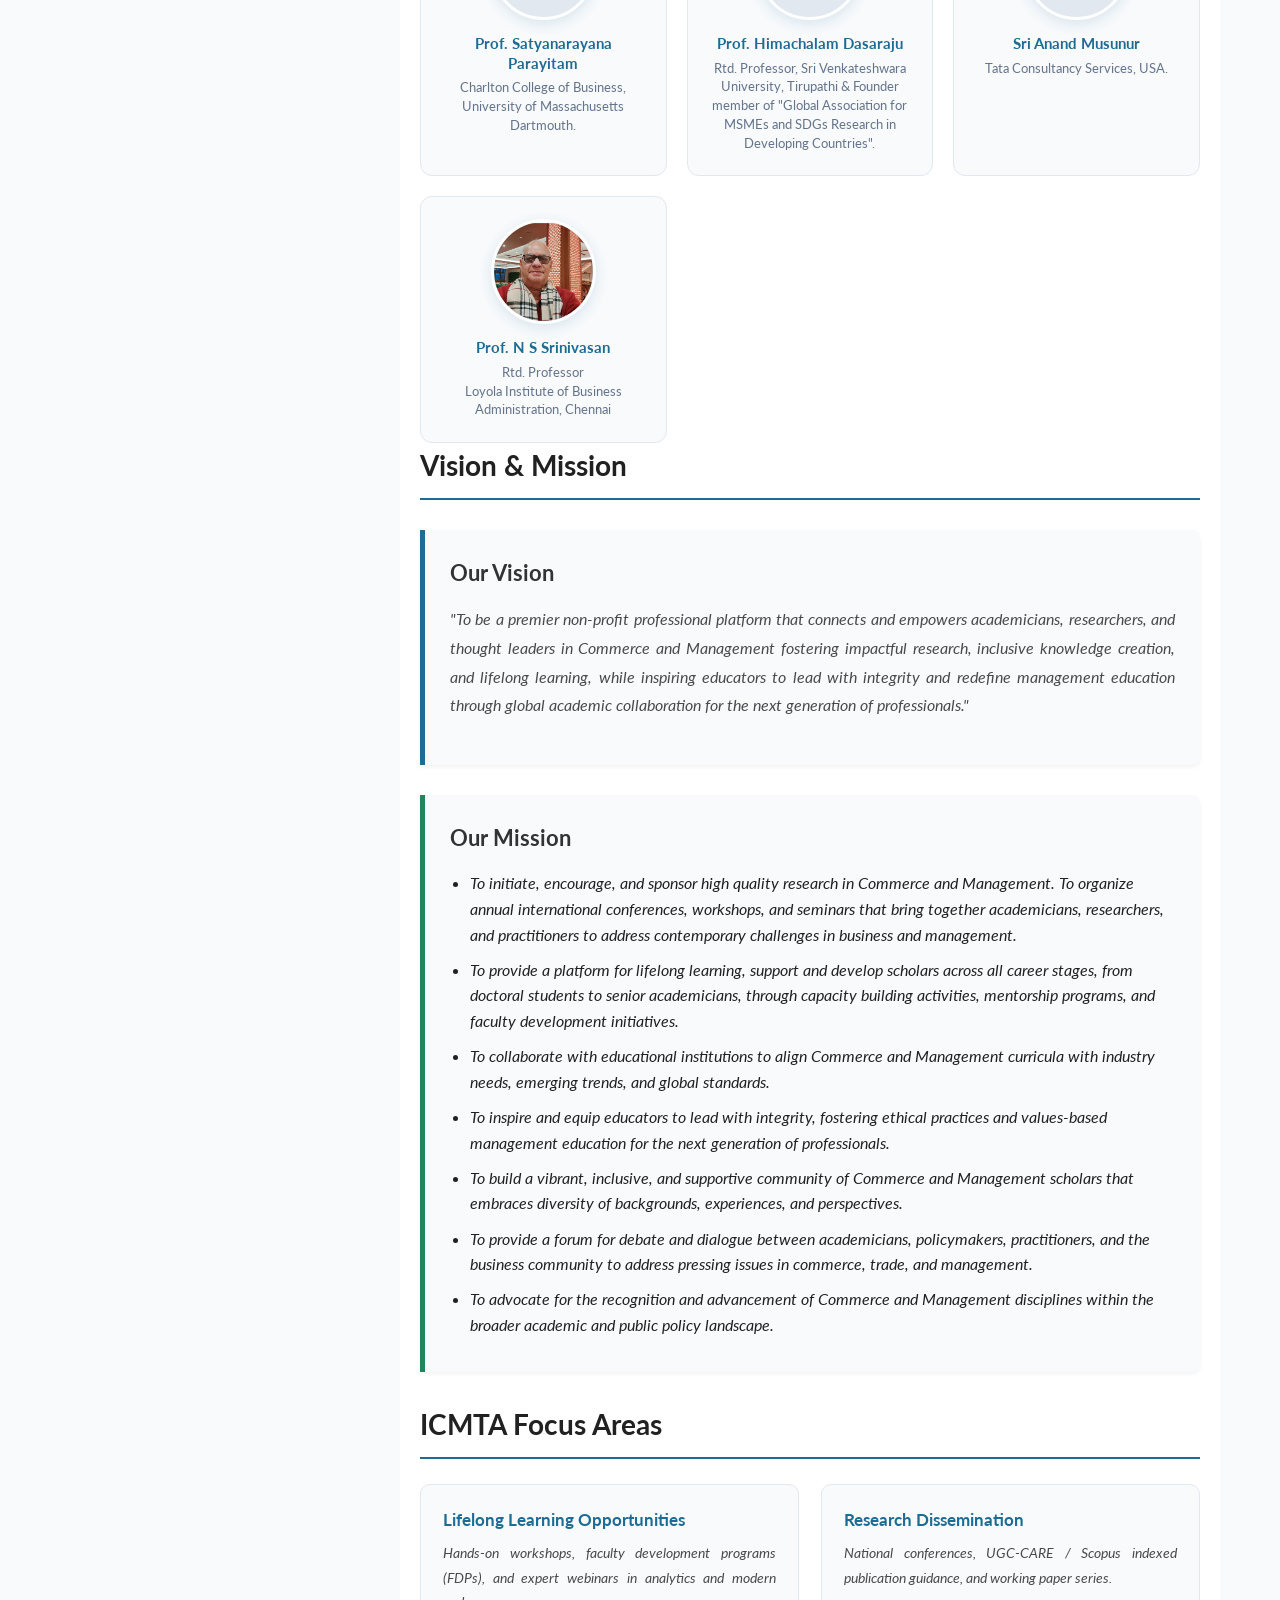
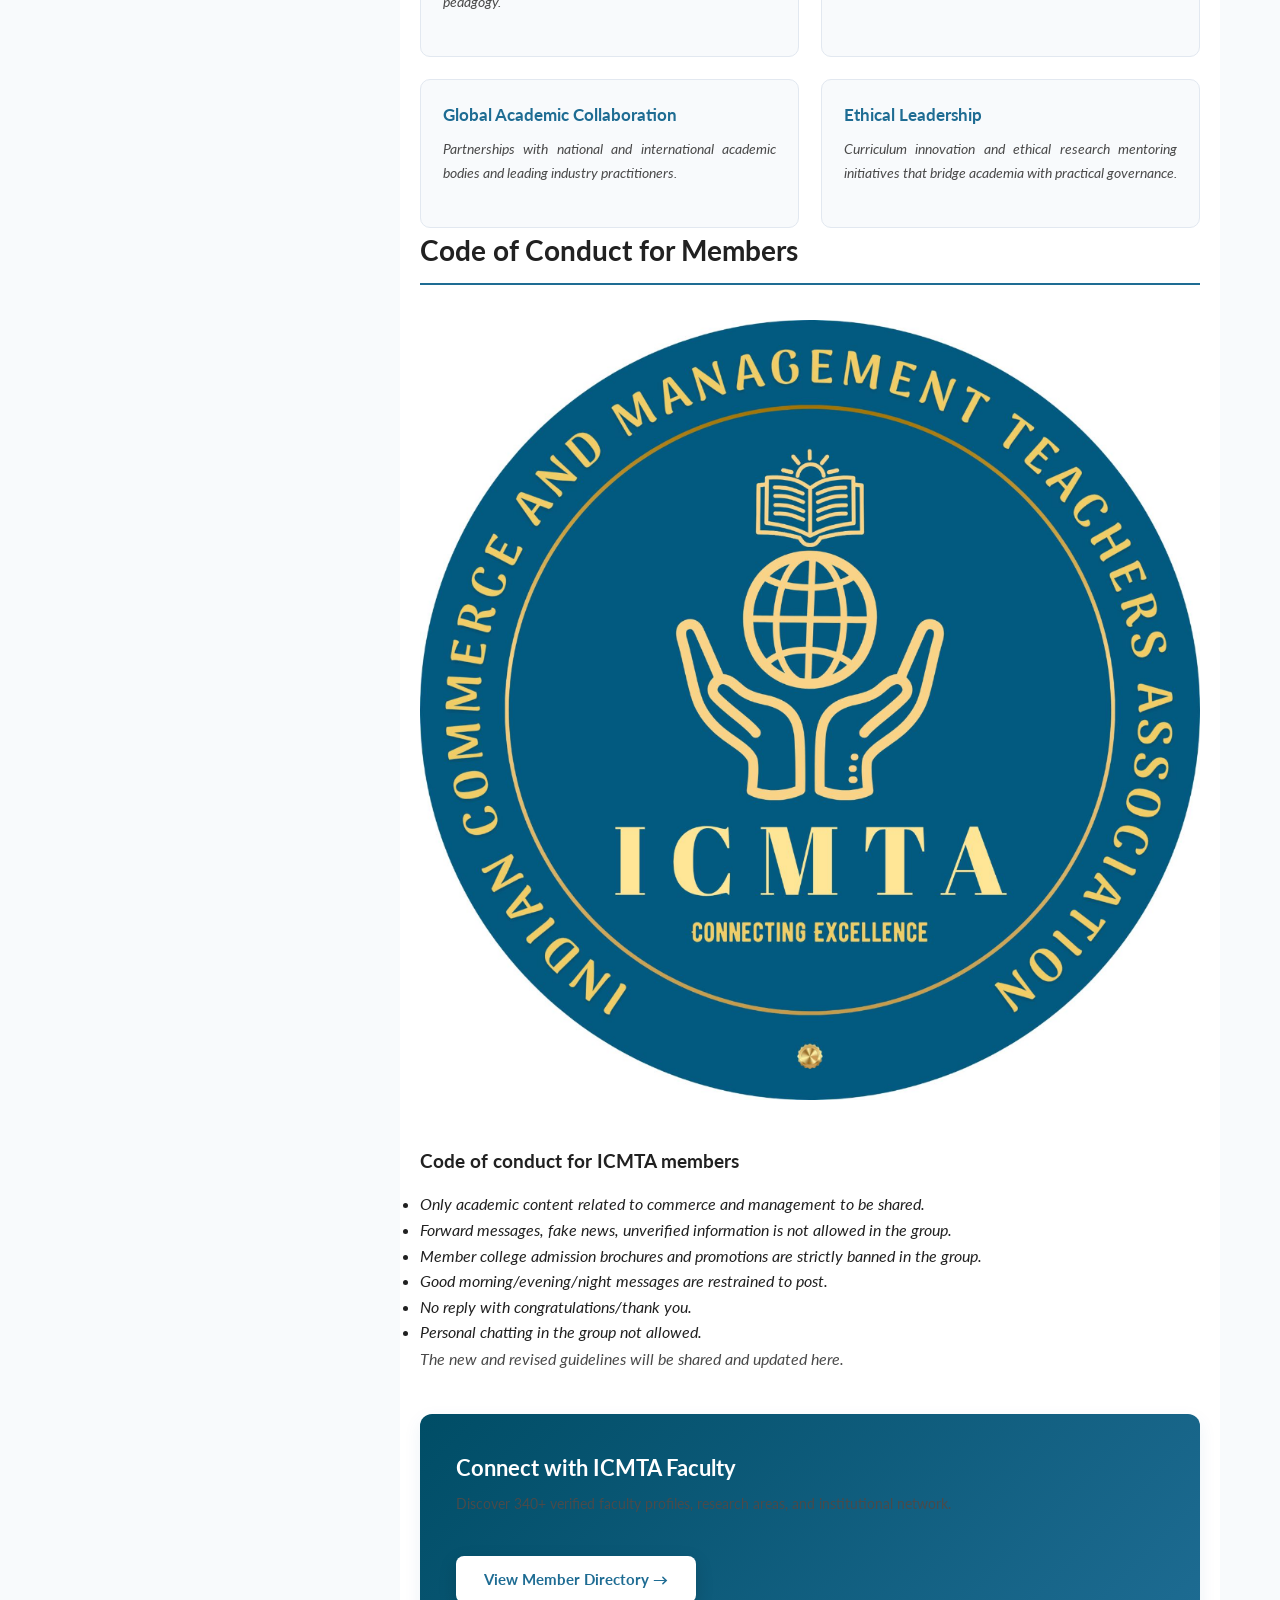
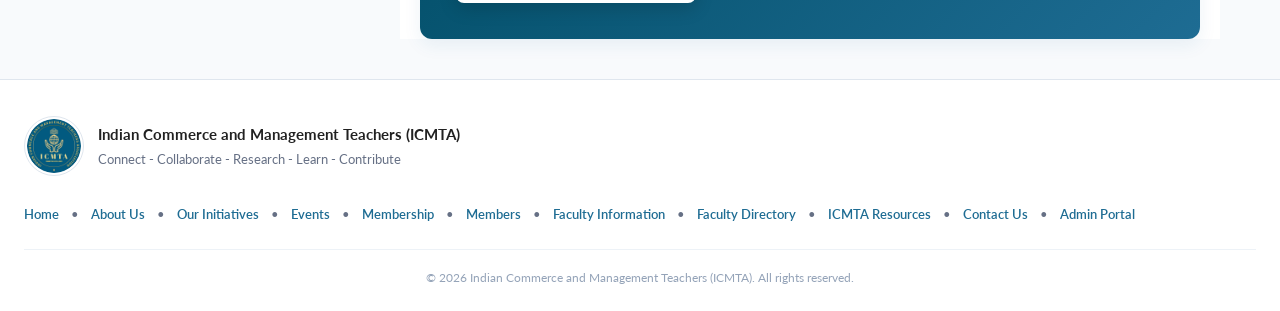
==== commit 095d1e37: "Fix broken image paths and aliases across website" ====
--- a/about-us.html
+++ b/about-us.html
@@ -371,7 +371,7 @@
     <section id="code-of-conduct">
       <h2>Code of Conduct for Members</h2>
       <!-- Use local image (docs folder) for code of conduct; fall back to site logo if missing -->
-      <img src="assets/images/docs/ICMTA_code_of_conduct.png" alt="ICMTA Code of Conduct" style="max-width:100%; height:auto; margin: 10px 0 20px; border-radius:8px;" onerror="this.onerror=null;this.src='assets/images/ICMTA-logo.png'">
+      <img src="assets/images/docs/icmt_code_of_conduct.png" alt="ICMTA Code of Conduct" style="max-width:100%; height:auto; margin: 10px 0 20px; border-radius:8px;" onerror="this.onerror=null;this.src='assets/images/icmt-logo.png'">
       <h3 style="margin-top:20px; margin-bottom:15px;">Code of conduct for ICMTA members</h3>
       <ul>
         <li><i>Only academic content related to commerce and management to be shared.</i></li>
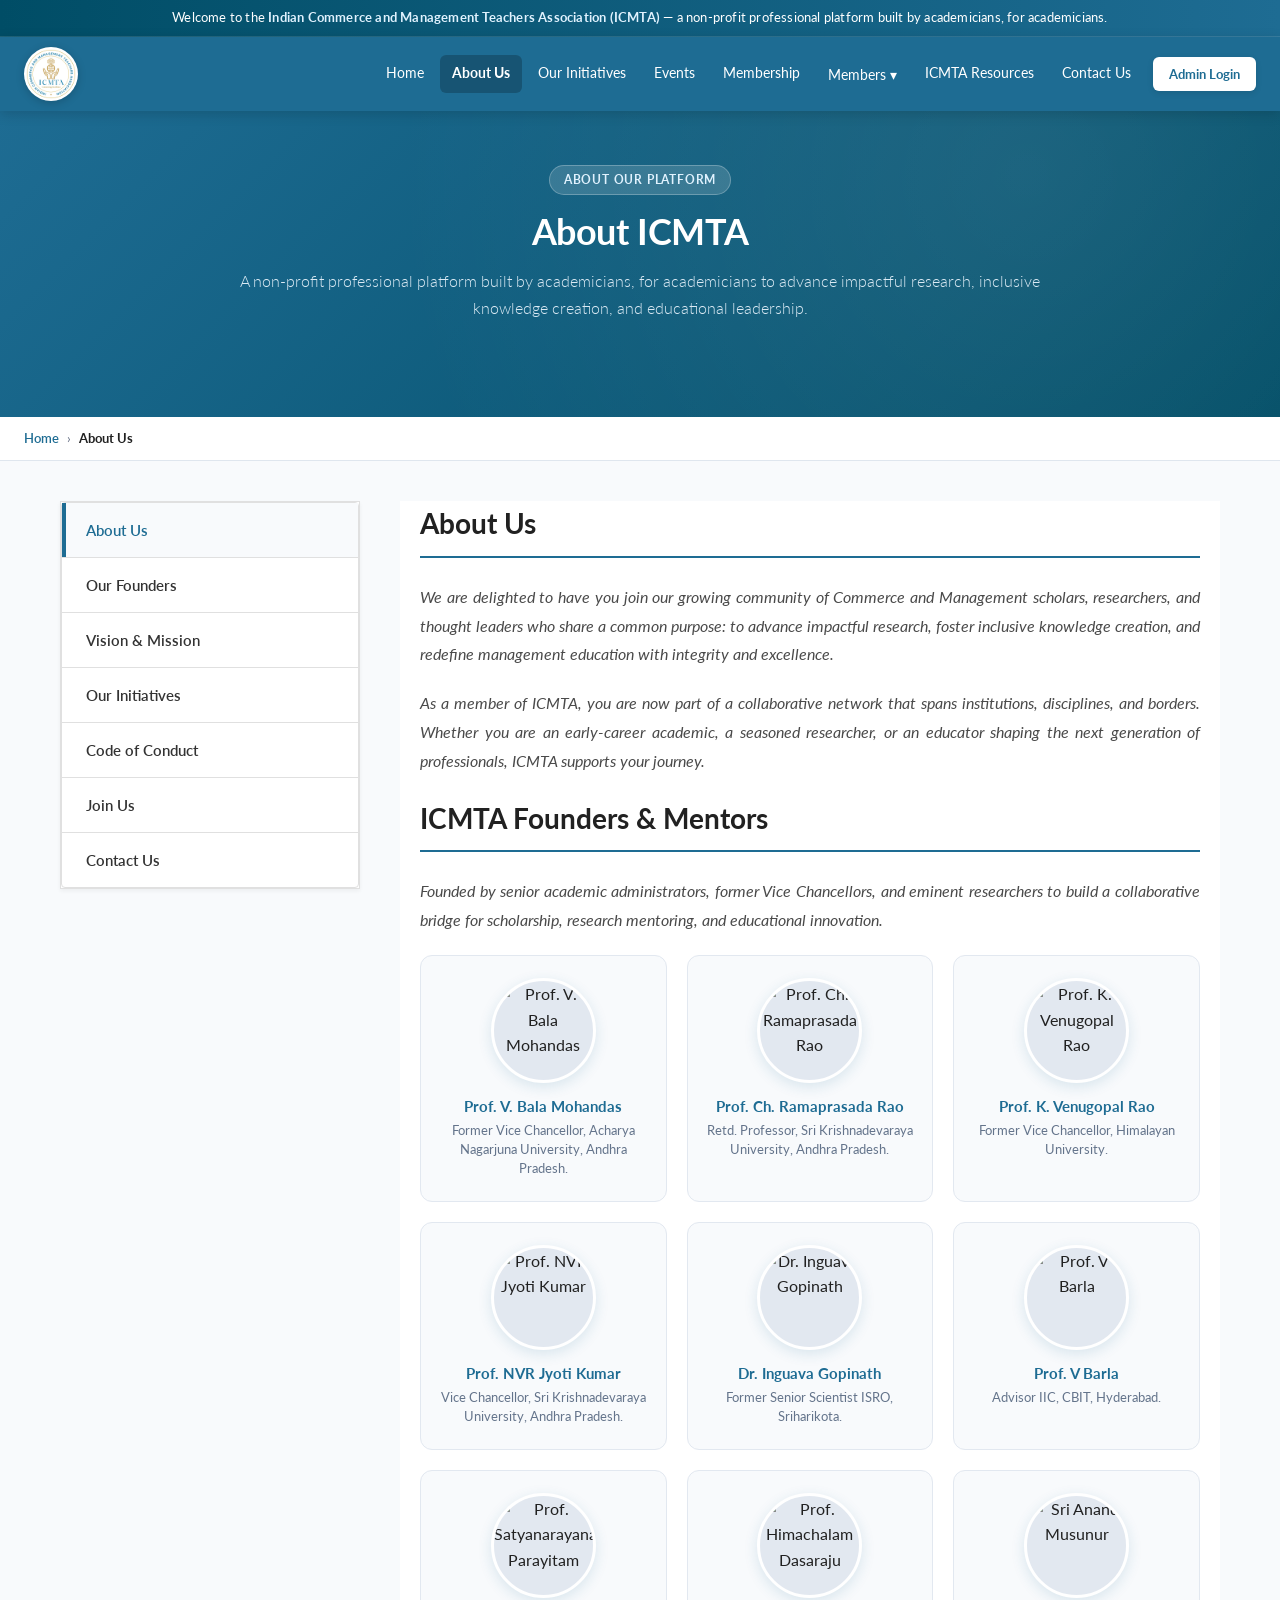
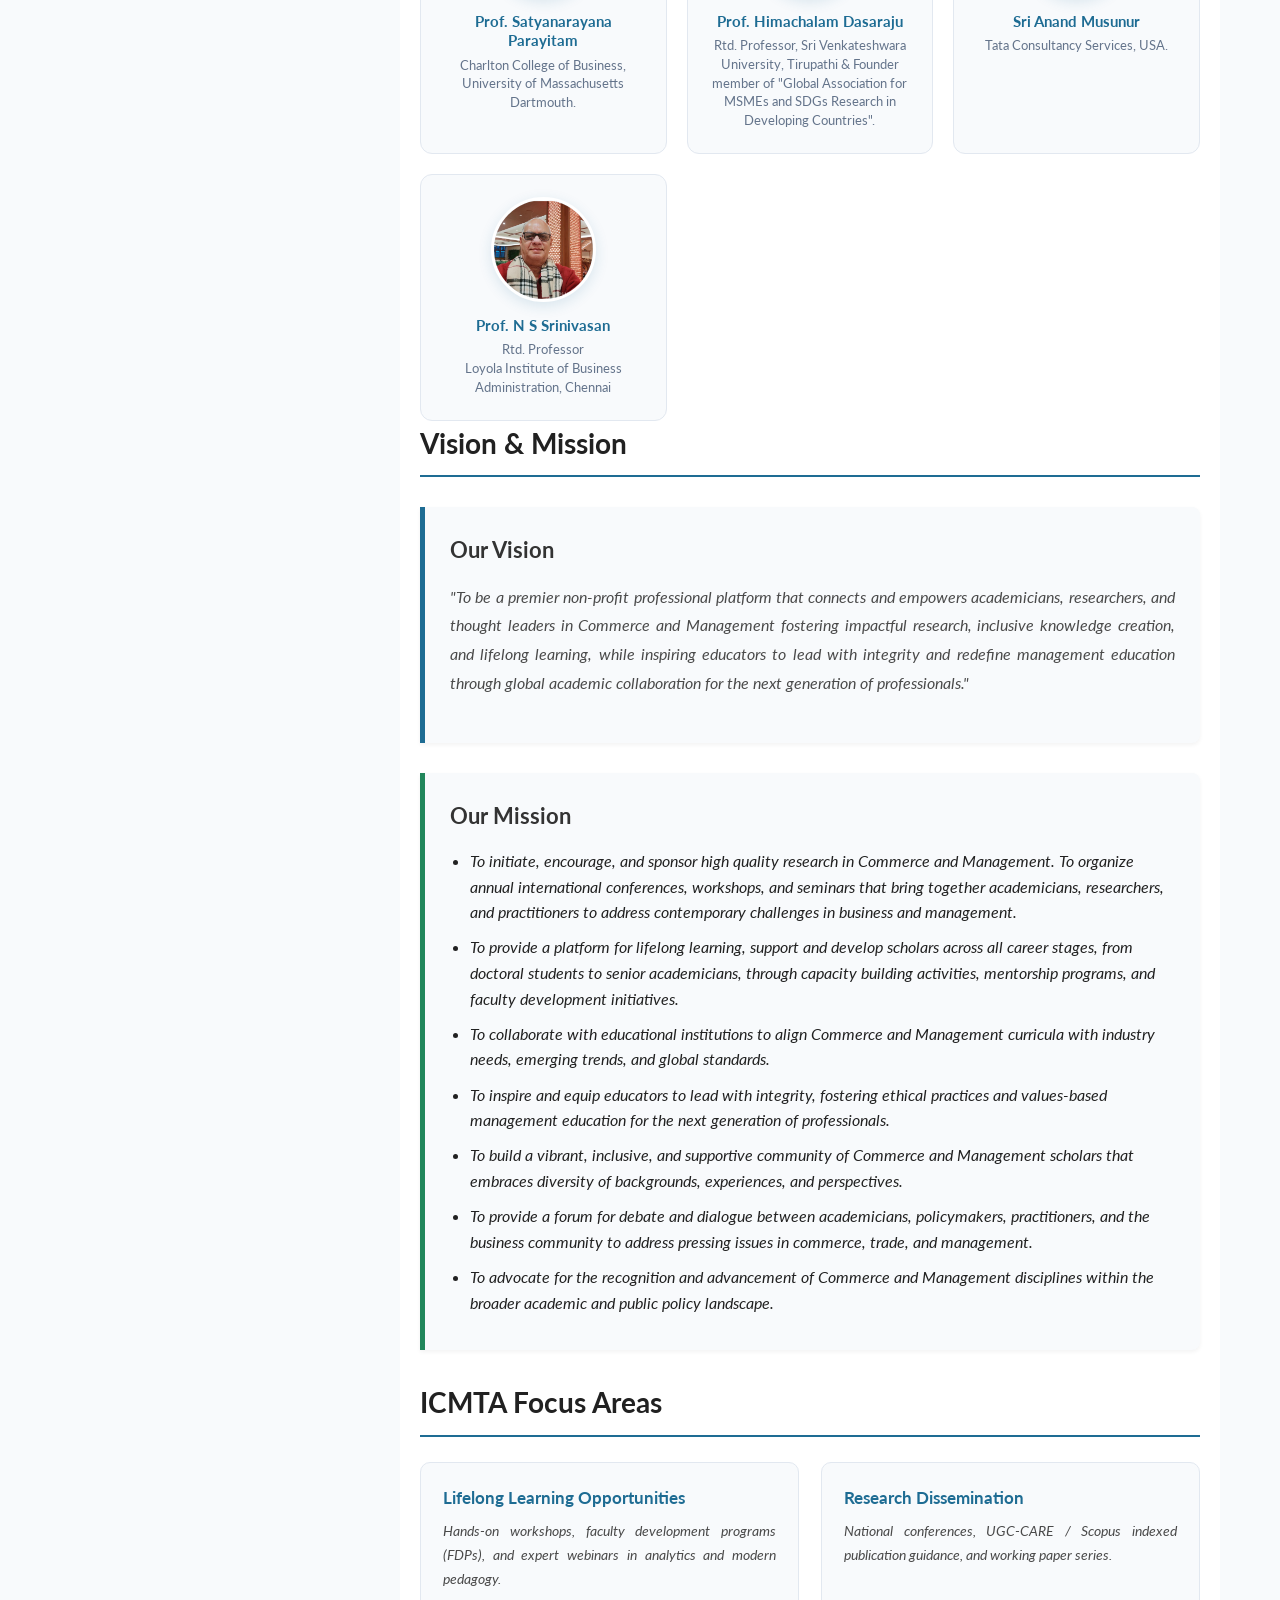
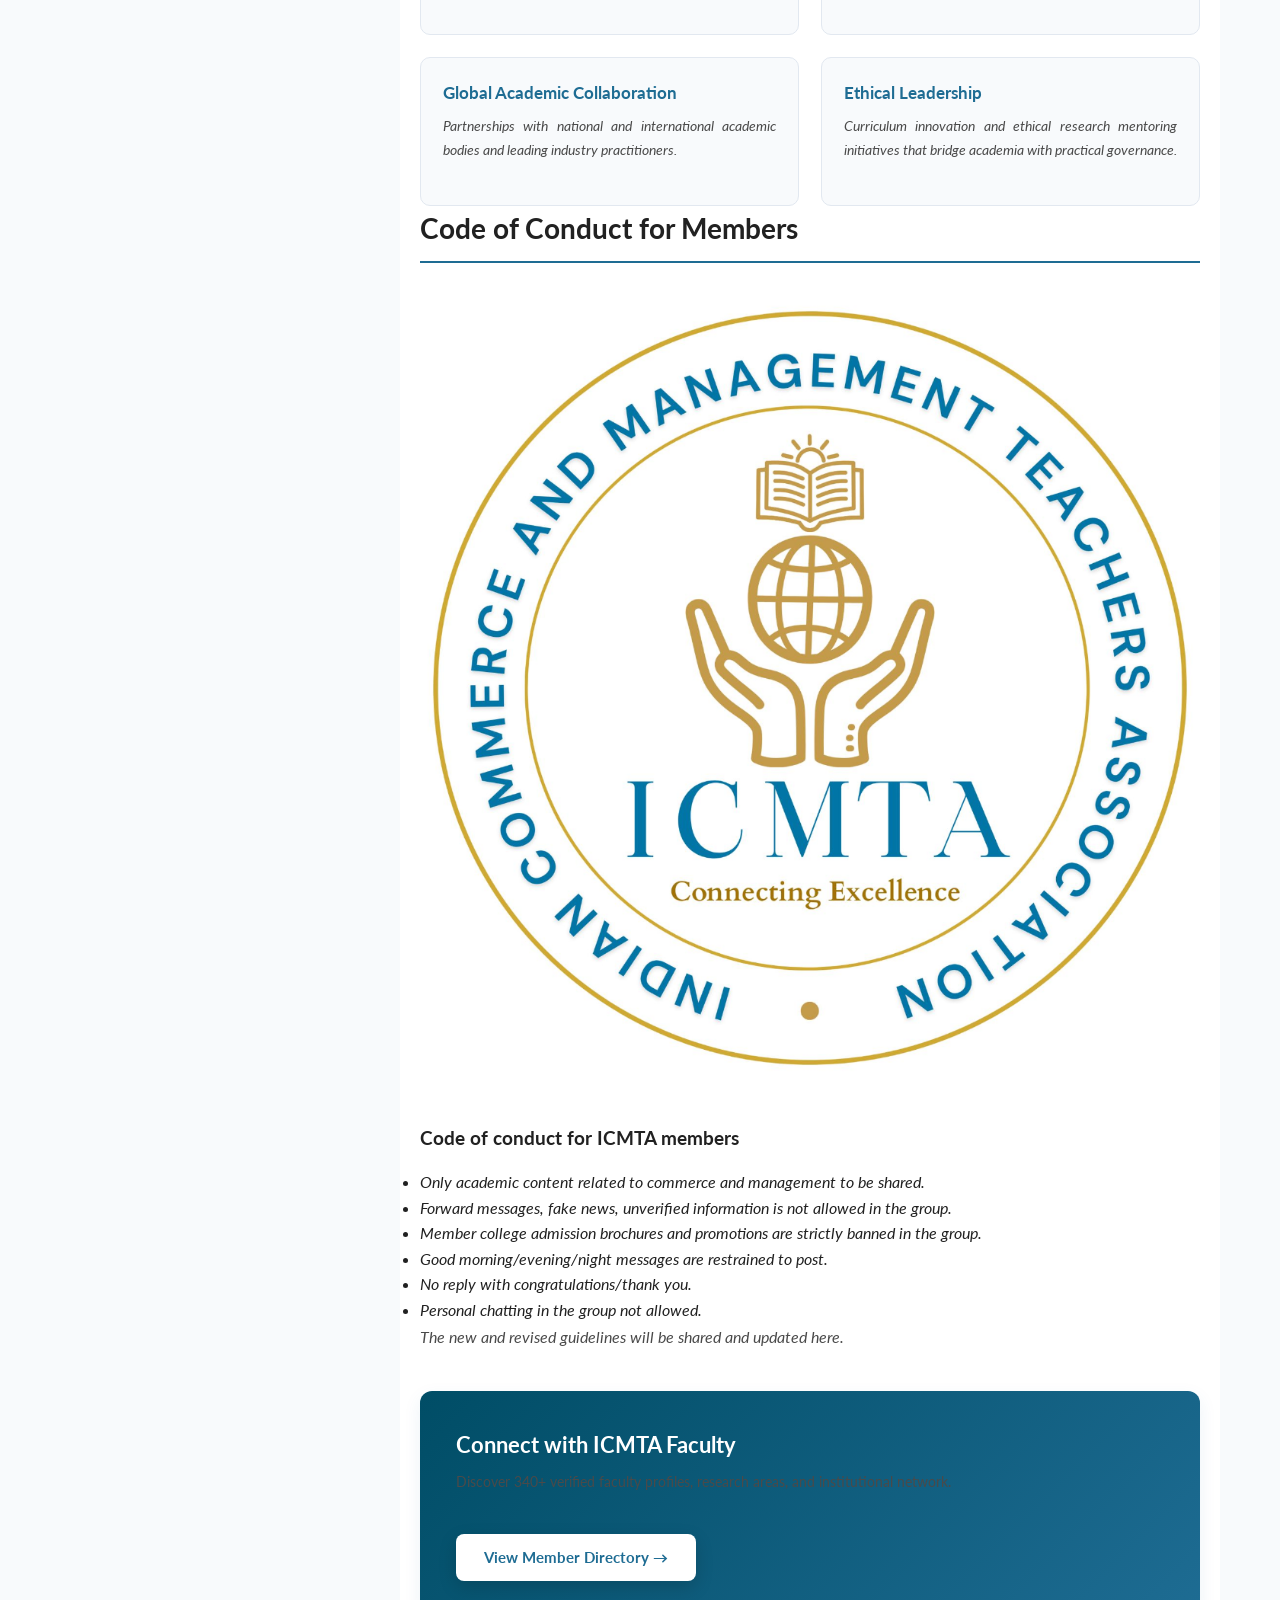
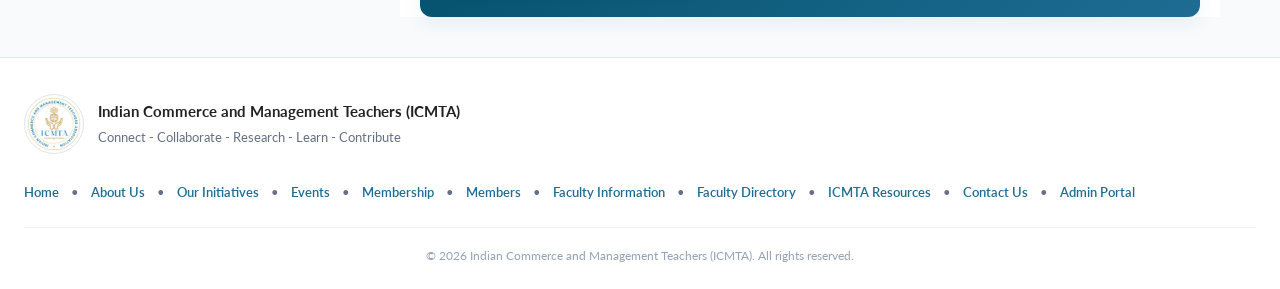
==== commit 55310f7b: "Update header branding across all pages" ====
--- a/about-us.html
+++ b/about-us.html
@@ -174,8 +174,8 @@
     <a href="index.html" class="brand">
       <img src="assets/images/ICMTA-logo.png" alt="ICMTA Logo" class="brand-logo">
       <div class="brand-text">
-        <span class="brand-title">ICMTA</span>
-        <span class="brand-sub">Indian Commerce and Management Teachers Association</span>
+        <!--span class="brand-title">ICMTA</span-->
+        <!--span class="brand-sub">Indian Commerce and Management Teachers Association</span-->
       </div>
     </a>
     <nav class="nav-links">
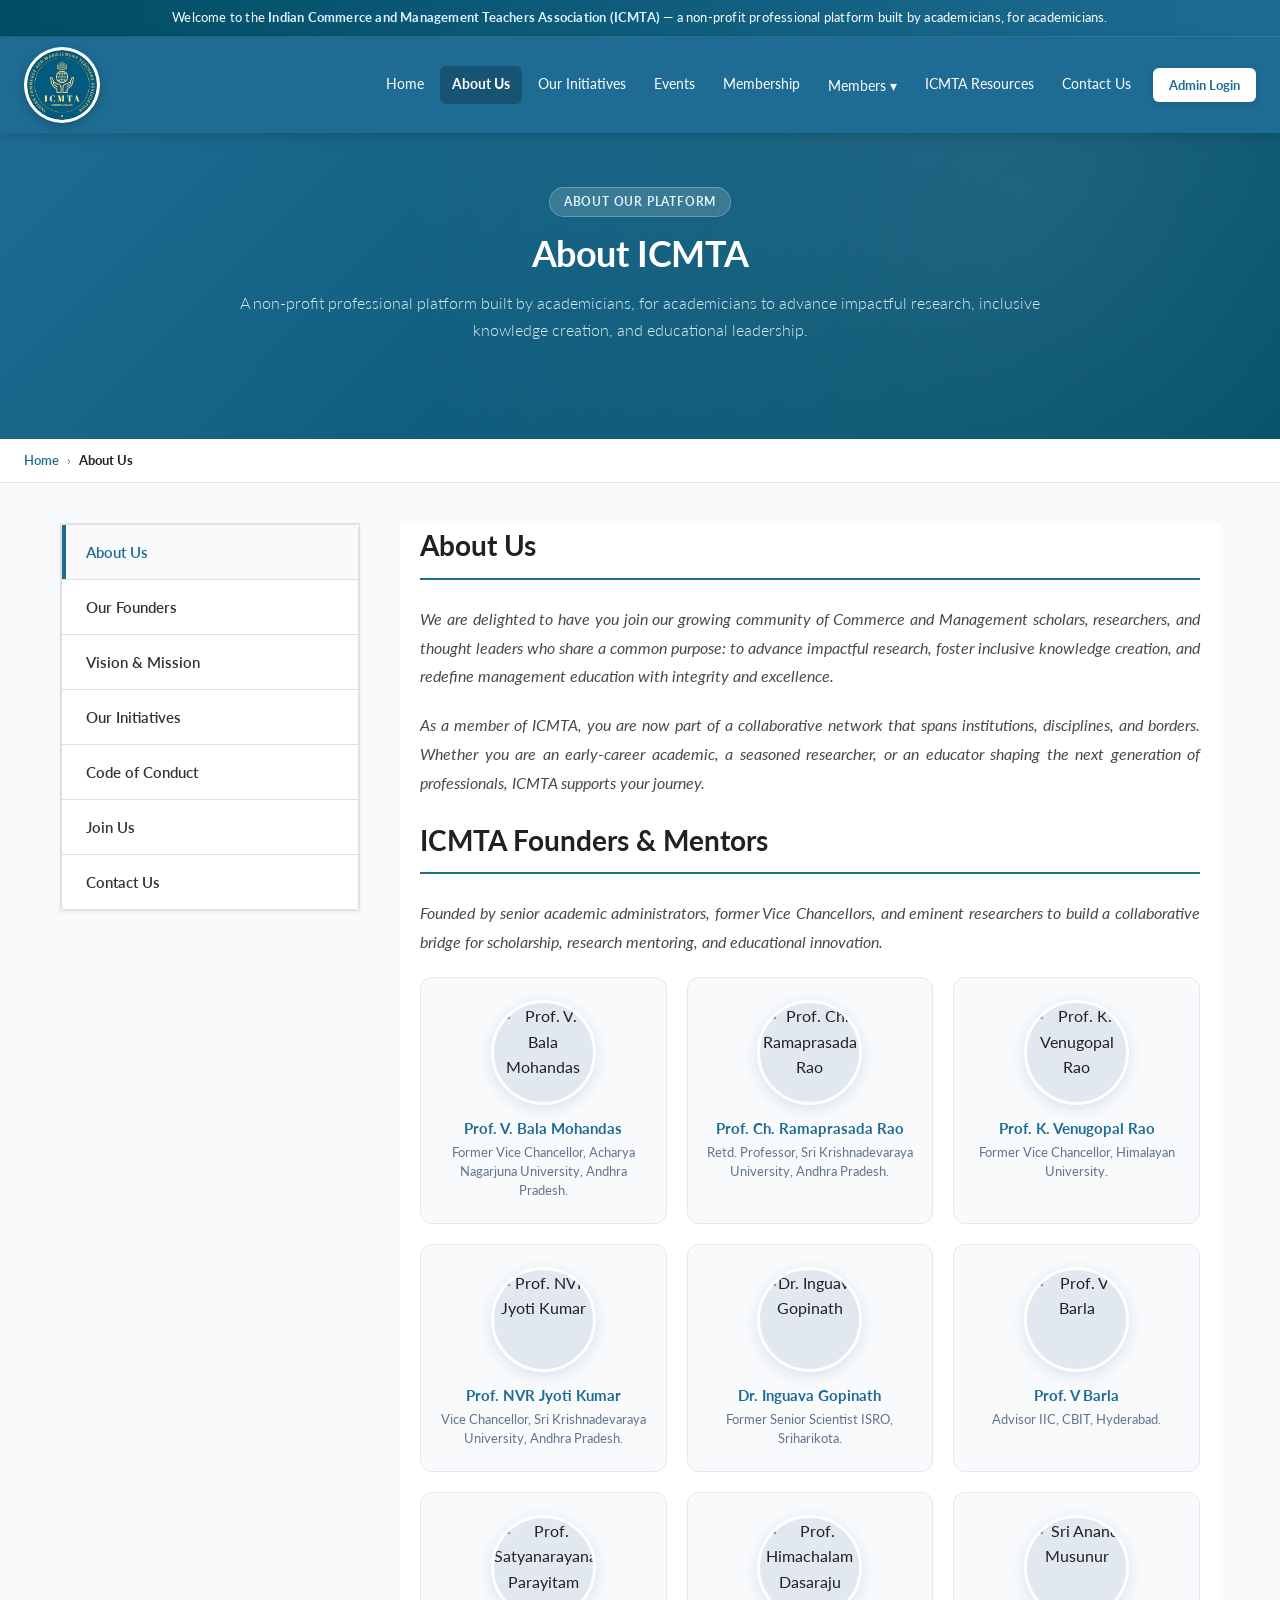
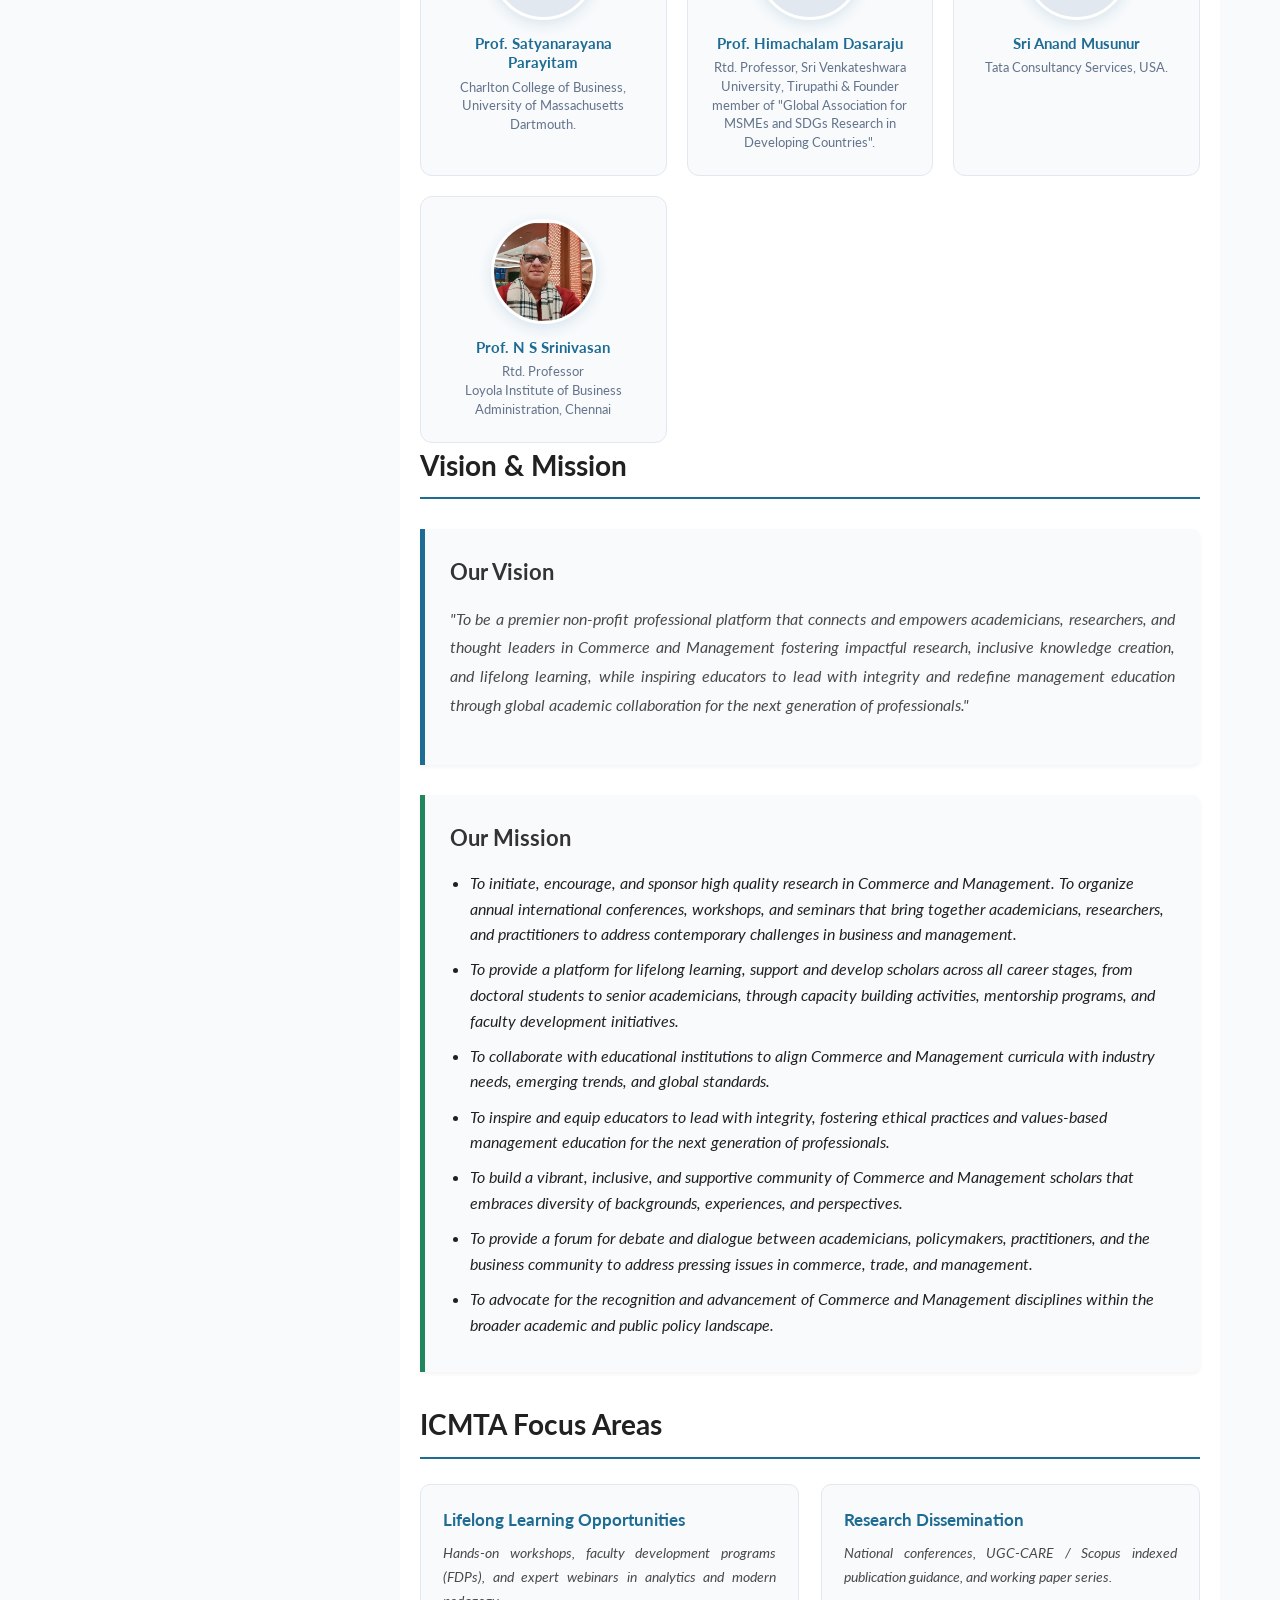
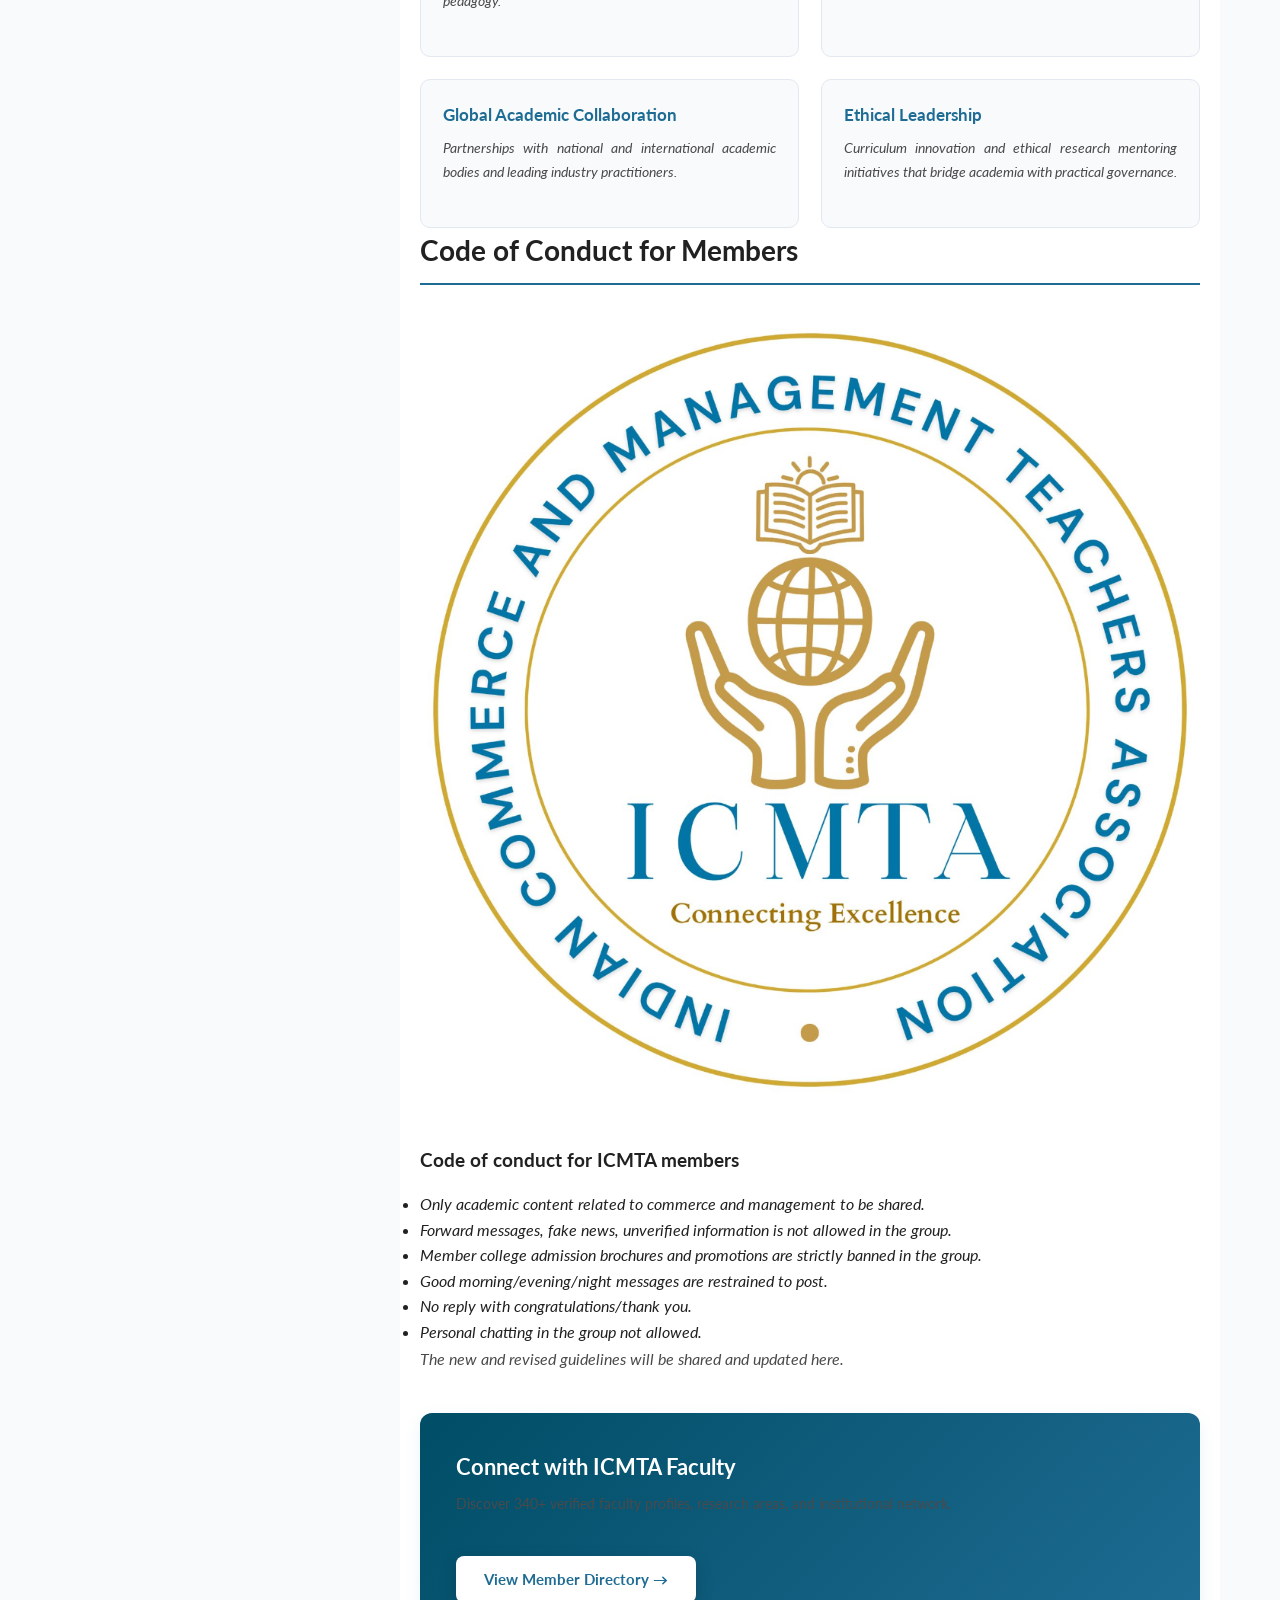
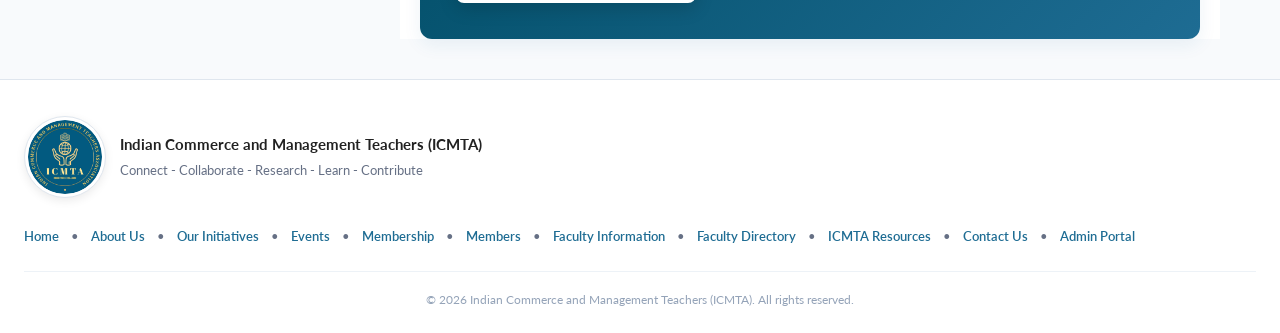
==== commit 2c774015: "Update header logo to white emblem and retain blue emblem for footer logo" ====
--- a/about-us.html
+++ b/about-us.html
@@ -400,7 +400,7 @@
 <footer class="footer">
   <div class="footer-inner">
     <div class="footer-brand">
-      <img src="assets/images/ICMTA-logo.png" alt="ICMTA Logo" class="footer-logo">
+      <img src="assets/images/ICMTA-footer-logo.png" alt="ICMTA Logo" class="footer-logo">
       <div>
         <b>Indian Commerce and Management Teachers (ICMTA)</b>
         <p>Connect - Collaborate - Research - Learn - Contribute</p>
--- a/css/style.css
+++ b/css/style.css
@@ -86,16 +86,17 @@
   flex-shrink:0;
 }
 .brand-logo{
-  height:54px;
-  width:54px;
+  height:76px;
+  width:76px;
   aspect-ratio:1/1;
   object-fit:contain;
   border-radius:50%;
   background:#ffffff;
-  padding:2px;
-  box-shadow:0 2px 8px rgba(0,0,0,0.18);
+  padding:3px;
+  box-shadow:0 3px 10px rgba(0,0,0,0.22);
   flex-shrink:0;
   transition:transform .2s ease;
+  image-rendering:-webkit-optimize-contrast;
 }
 .brand:hover .brand-logo{
   transform:scale(1.05);
@@ -560,15 +561,17 @@
   gap:14px;
 }
 .footer-logo{
-  height:60px;
-  width:60px;
+  height:82px;
+  width:82px;
   aspect-ratio:1/1;
   object-fit:contain;
   border-radius:50%;
   background:#ffffff;
-  padding:2px;
+  padding:3px;
   border:1px solid #dfe6ee;
+  box-shadow:0 3px 10px rgba(0,0,0,0.08);
   flex-shrink:0;
+  image-rendering:-webkit-optimize-contrast;
 }
 .footer-brand b{
   font-size:14.5px;
